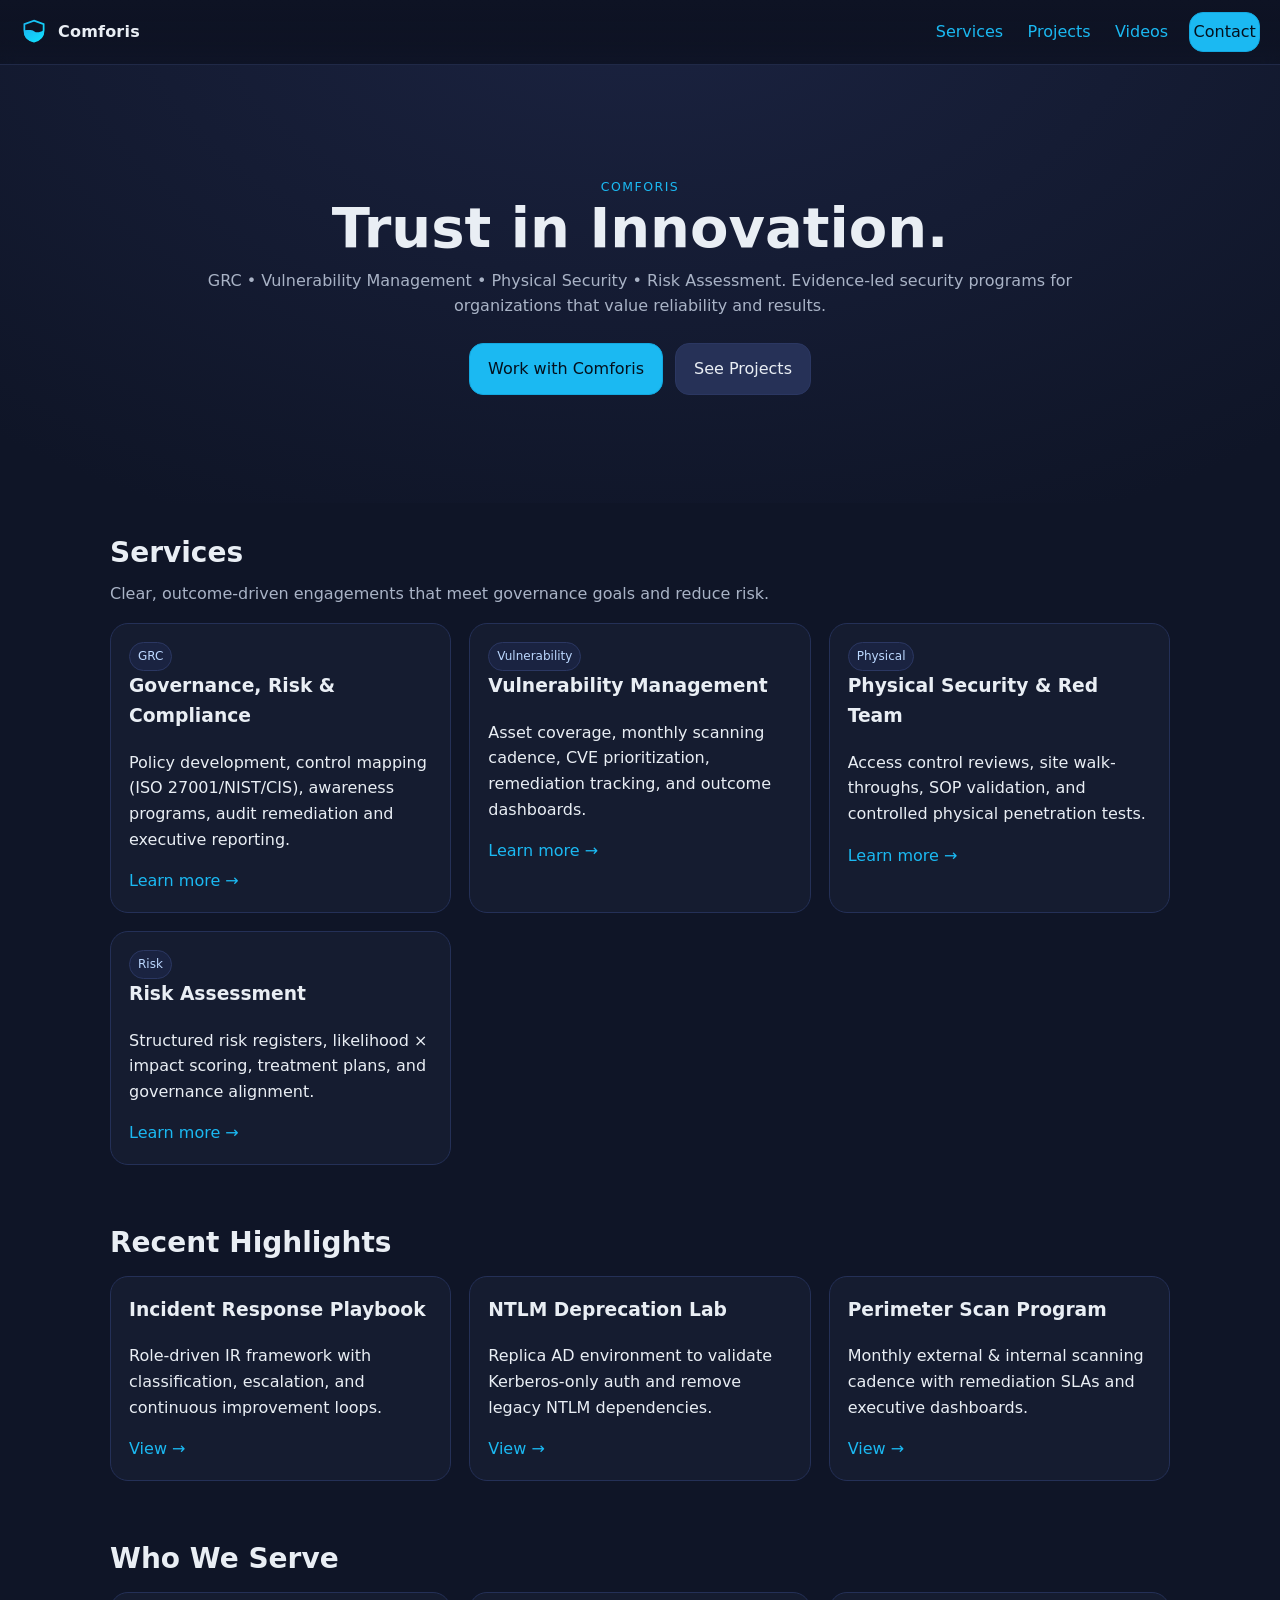
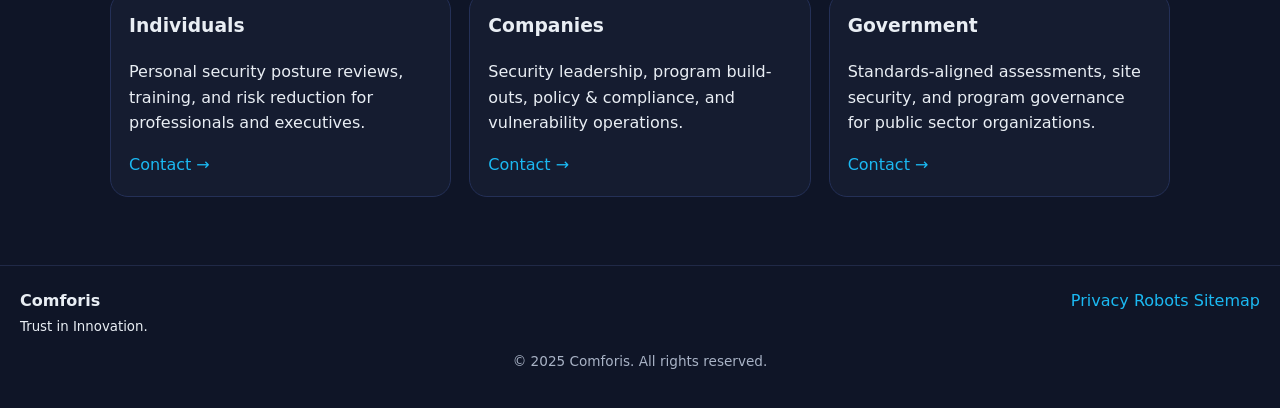
==== index.html @ a93034c0 "inital commit: comforis-site" ====
<!doctype html>
<html lang="en">
<head>
  <meta charset="utf-8">
  <meta name="viewport" content="width=device-width, initial-scale=1">
  <title>Home • Comforis</title>
  <meta name="description" content="Comforis — Trust in Innovation. Security, GRC, Vulnerability Management, Physical Security, Risk Assessment.">
  <link rel="icon" href="/assets/img/favicon.svg" type="image/svg+xml">
  <link rel="stylesheet" href="/assets/css/styles.css">
  <!-- Open Graph -->
  <meta property="og:title" content="Home • Comforis">
  <meta property="og:description" content="Comforis — Trust in Innovation. Security, GRC, Vulnerability Management, Physical Security, Risk Assessment.">
  <meta property="og:type" content="website">
  <meta property="og:image" content="/assets/img/og.png">
  <meta property="og:site_name" content="Comforis">
  <script type="application/ld+json">
  {"@context": "https://schema.org", "@type": "Organization", "name": "Comforis", "url": "https://comforis.com", "logo": "https://comforis.com/assets/img/logo.svg", "sameAs": ["https://www.linkedin.com/"], "description": "Comforis \u2014 Trust in Innovation. Security, GRC, Vulnerability Management, Physical Security, Risk Assessment."}
  </script>
</head>
<body>
<header class="site-header">
  <a class="brand" href="/">
    <img src="/assets/img/logo.svg" alt="Comforis logo" width="28" height="28">
    <span>Comforis</span>
  </a>
  <nav id="nav" class="nav">
    <a href="/#services">Services</a>
    <a href="/projects.html">Projects</a>
    <a href="/videos.html">Videos</a>
    <a href="/contact.html" class="btn btn-accent">Contact</a>
  </nav>
  <button class="menu-btn" aria-label="Menu" onclick="toggleNav()">☰</button>
</header>
<main>
<section class="hero">
  <div class="container">
    <span class="kicker">Comforis</span>
    <h1>Trust in Innovation.</h1>
    <p class="sub">GRC • Vulnerability Management • Physical Security • Risk Assessment. Evidence-led security programs for organizations that value reliability and results.</p>
    <div style="display:flex;gap:12px;justify-content:center;flex-wrap:wrap">
      <a class="btn btn-accent" href="/contact.html">Work with Comforis</a>
      <a class="btn" href="/projects.html">See Projects</a>
    </div>
  </div>
</section>

<section id="services" class="container">
  <h2 class="section-title">Services</h2>
  <p style="margin-top:-4px;color:var(--muted)">Clear, outcome-driven engagements that meet governance goals and reduce risk.</p>
  <div class="grid cards">
    <article class="card">
      <span class="badge">GRC</span>
      <h3>Governance, Risk & Compliance</h3>
      <p>Policy development, control mapping (ISO 27001/NIST/CIS), awareness programs, audit remediation and executive reporting.</p>
      <a href="/grc.html">Learn more →</a>
    </article>
    <article class="card">
      <span class="badge">Vulnerability</span>
      <h3>Vulnerability Management</h3>
      <p>Asset coverage, monthly scanning cadence, CVE prioritization, remediation tracking, and outcome dashboards.</p>
      <a href="/vulnerability.html">Learn more →</a>
    </article>
    <article class="card">
      <span class="badge">Physical</span>
      <h3>Physical Security & Red Team</h3>
      <p>Access control reviews, site walk-throughs, SOP validation, and controlled physical penetration tests.</p>
      <a href="/physical-security.html">Learn more →</a>
    </article>
    <article class="card">
      <span class="badge">Risk</span>
      <h3>Risk Assessment</h3>
      <p>Structured risk registers, likelihood × impact scoring, treatment plans, and governance alignment.</p>
      <a href="/risk-assessment.html">Learn more →</a>
    </article>
  </div>
</section>

<section class="container">
  <h2 class="section-title">Recent Highlights</h2>
  <div class="grid cards">
    <article class="card">
      <h3>Incident Response Playbook</h3>
      <p>Role-driven IR framework with classification, escalation, and continuous improvement loops.</p>
      <a href="/projects.html#ir">View →</a>
    </article>
    <article class="card">
      <h3>NTLM Deprecation Lab</h3>
      <p>Replica AD environment to validate Kerberos-only auth and remove legacy NTLM dependencies.</p>
      <a href="/projects.html#ntlm">View →</a>
    </article>
    <article class="card">
      <h3>Perimeter Scan Program</h3>
      <p>Monthly external & internal scanning cadence with remediation SLAs and executive dashboards.</p>
      <a href="/projects.html#vuln">View →</a>
    </article>
  </div>
</section>

<section class="container">
  <h2 class="section-title">Who We Serve</h2>
  <div class="grid cards">
    <article class="card">
      <h3>Individuals</h3>
      <p>Personal security posture reviews, training, and risk reduction for professionals and executives.</p>
      <a href="/contact.html#personal">Contact →</a>
    </article>
    <article class="card">
      <h3>Companies</h3>
      <p>Security leadership, program build-outs, policy & compliance, and vulnerability operations.</p>
      <a href="/contact.html#company">Contact →</a>
    </article>
    <article class="card">
      <h3>Government</h3>
      <p>Standards-aligned assessments, site security, and program governance for public sector organizations.</p>
      <a href="/contact.html#government">Contact →</a>
    </article>
  </div>
</section>
</main>
<footer class="site-footer">
  <div class="cols">
    <div>
      <strong>Comforis</strong><br>
      <small>Trust in Innovation.</small>
    </div>
    <div>
      <a href="/privacy.html">Privacy</a>
      <a href="/robots.txt">Robots</a>
      <a href="/sitemap.xml">Sitemap</a>
    </div>
  </div>
  <p class="copyright">© 2025 Comforis. All rights reserved.</p>
</footer>
<script src="/assets/js/main.js"></script>
</body>
</html>
---- assets/css/styles.css ----
:root{
  --bg: #0F1527;
  --primary: #1C2237;
  --accent: #1BB9F2;
  --text: #E9EEF4;
  --muted: #A9B3C6;
  --card: #151C30;
}
*{box-sizing:border-box}
html,body{margin:0;padding:0;background:var(--bg);color:var(--text);font-family:Inter,system-ui,Segoe UI,Roboto,Helvetica,Arial,sans-serif;line-height:1.6}
a{color:var(--accent);text-decoration:none}
a:hover{text-decoration:underline}
.site-header{position:sticky;top:0;z-index:10;background:linear-gradient(180deg, #0e1324, #0e1324e6 70%, transparent);backdrop-filter: blur(8px);border-bottom:1px solid #202947;display:flex;align-items:center;justify-content:space-between;padding:12px 20px}
.brand{display:flex;gap:10px;align-items:center;color:var(--text);font-weight:700;letter-spacing:.2px}
.nav{display:flex;gap:18px;align-items:center}
.nav a{padding:.4rem .2rem}
.menu-btn{display:none;background:none;border:1px solid #2a355a;border-radius:8px;color:var(--text);padding:6px 10px}
.hero{padding:80px 20px;display:grid;place-items:center;text-align:center;background:radial-gradient(1000px 600px at 50% -20%, #1b2341, transparent)}
.hero h1{font-size:clamp(32px,6vw,56px);line-height:1.05;margin:0 0 10px}
.hero p.sub{max-width:900px;margin:0 auto 24px;color:var(--muted)}
.btn{display:inline-block;padding:12px 18px;border-radius:14px;background:#263157;color:var(--text);border:1px solid #2b3762;transition:transform .06s ease, background .2s}
.btn:hover{transform:translateY(-1px);background:#313e6d}
.btn-accent{background:var(--accent);color:#04101d;border:1px solid #13a8e0}
.container{max-width:1100px;margin:0 auto;padding:28px 20px}
.section-title{font-size:28px;margin:0 0 10px}
.grid{display:grid;gap:18px}
.grid.cards{grid-template-columns:repeat(auto-fit,minmax(260px,1fr))}
.card{background:var(--card);border:1px solid #243057;border-radius:18px;padding:18px}
.card h3{margin-top:0}
.kicker{color:var(--accent);letter-spacing:.12em;text-transform:uppercase;font-size:.78rem}
.site-footer{border-top:1px solid #202947;margin-top:40px;padding:22px 20px}
.site-footer .cols{display:flex;gap:30px;justify-content:space-between;align-items:flex-start;flex-wrap:wrap}
.copyright{color:var(--muted);font-size:.85rem;text-align:center;margin-top:12px}
@media (max-width:800px){
  .menu-btn{display:block}
  .nav{display:none;position:absolute;top:56px;right:20px;background:#121a31;border:1px solid #223056;border-radius:12px;padding:10px 12px;flex-direction:column}
  .nav.open{display:flex}
}
.form{display:grid;gap:12px;max-width:680px}
input,textarea,select{width:100%;border-radius:12px;border:1px solid #2a355a;background:#0f1527;color:var(--text);padding:12px}
label{font-weight:600}
.success{background:#0d2a1f;border:1px solid #156e4b;color:#a1f0c4;padding:10px 14px;border-radius:12px}
.badge{display:inline-block;padding:4px 8px;border-radius:999px;border:1px solid #2b3762;background:#1a2341;color:#bcd8ff;font-size:.75rem}
.logo-wall{display:flex;gap:18px;flex-wrap:wrap;align-items:center;opacity:.85}
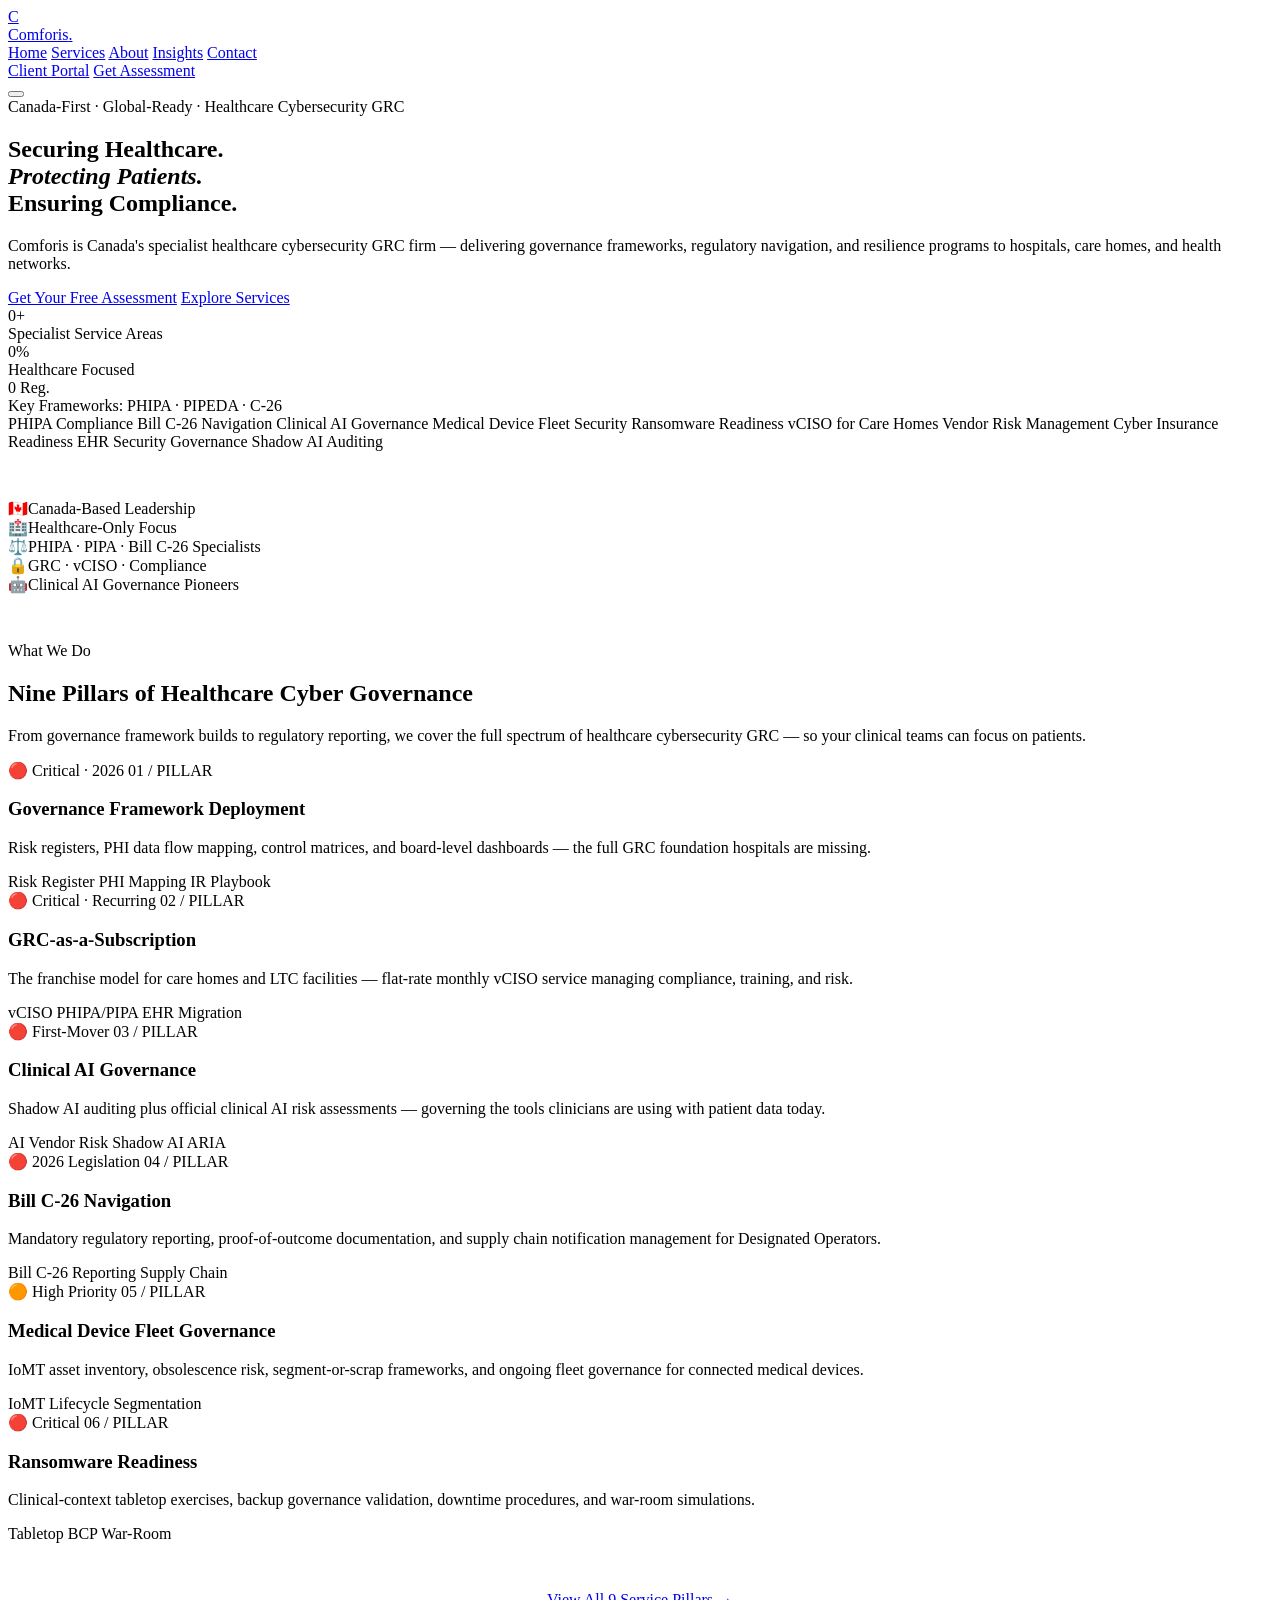
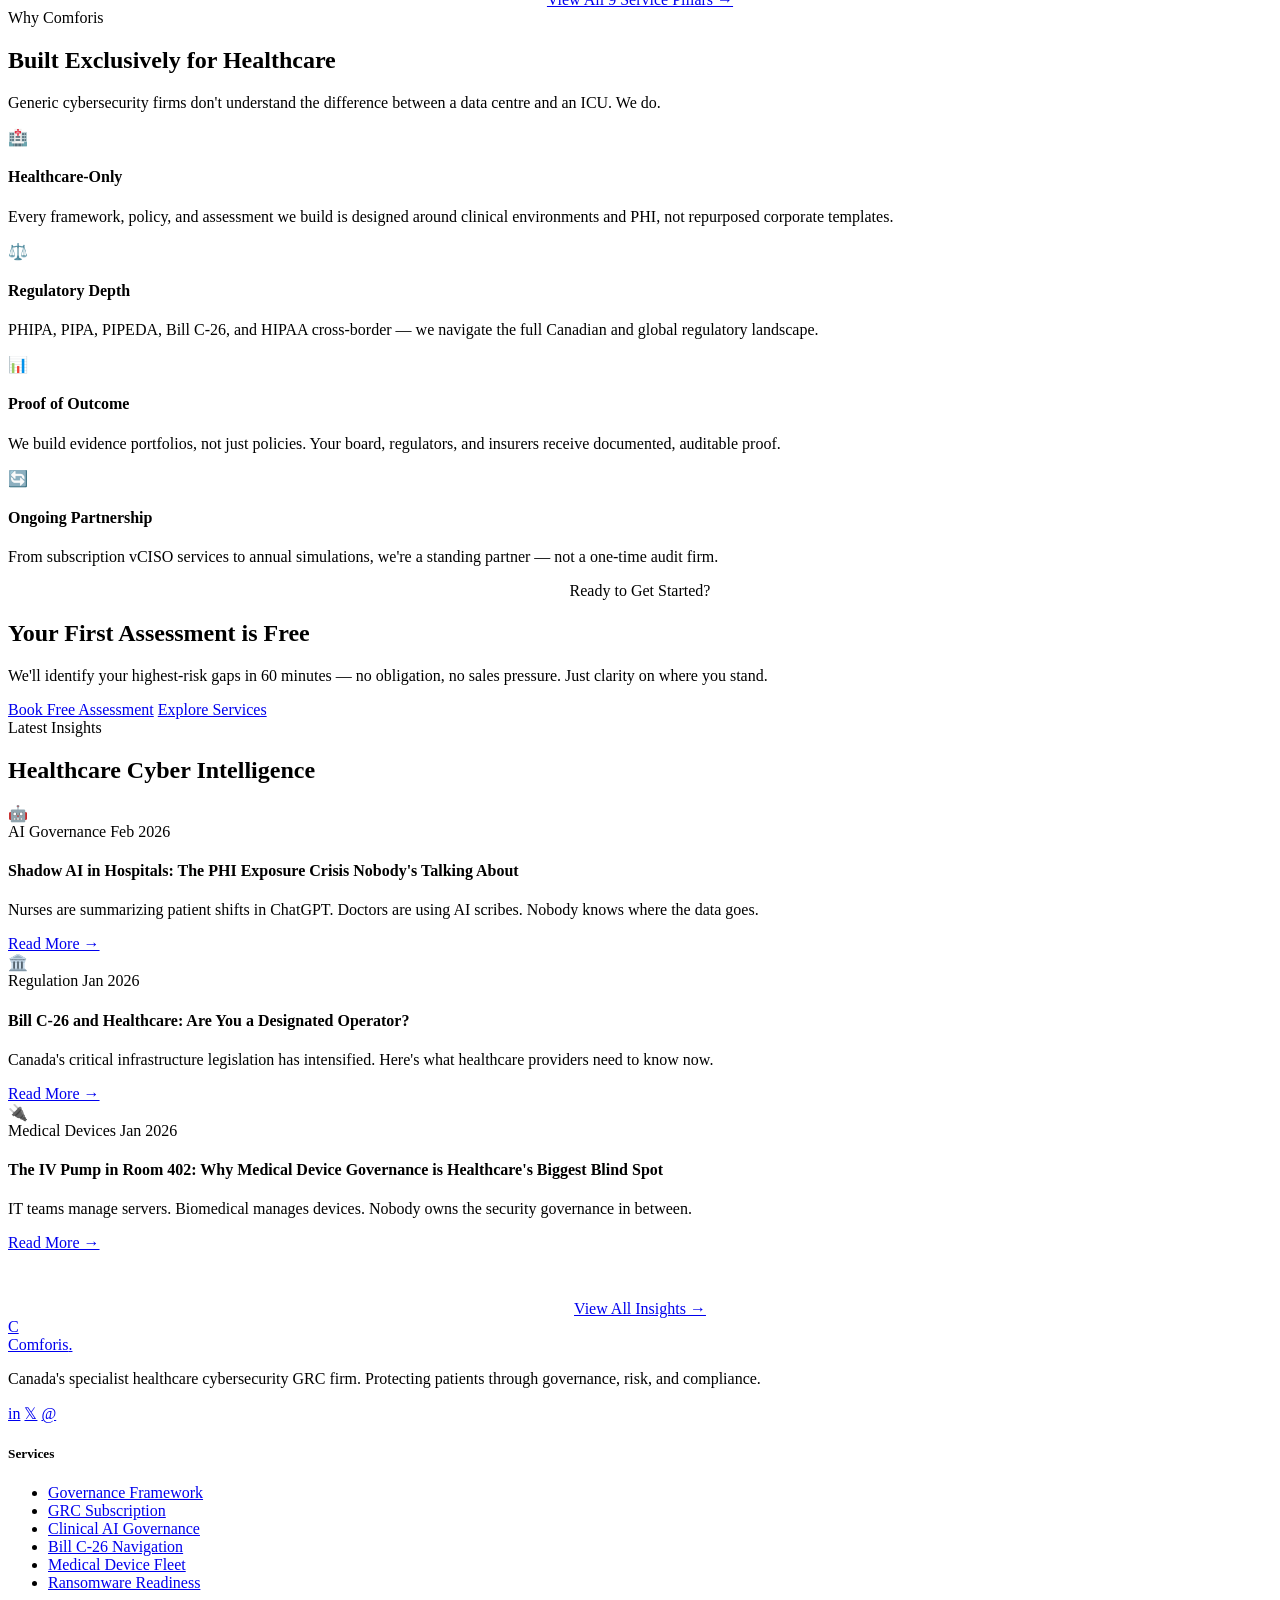
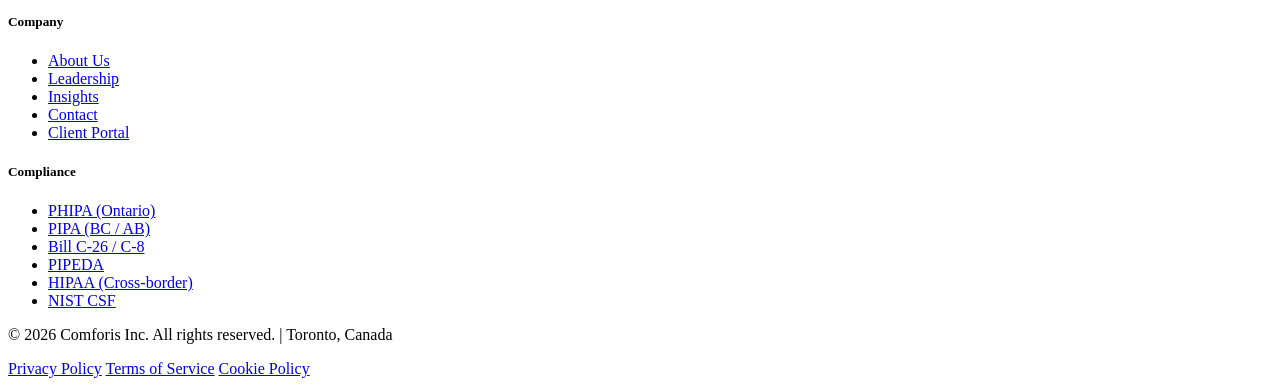
==== commit 678afcd8: "Add files via upload" ====
--- a/index.html
+++ b/index.html
@@ -1,136 +1,341 @@
-<!doctype html>
+<!DOCTYPE html>
 <html lang="en">
 <head>
-  <meta charset="utf-8">
-  <meta name="viewport" content="width=device-width, initial-scale=1">
-  <title>Home • Comforis</title>
-  <meta name="description" content="Comforis — Trust in Innovation. Security, GRC, Vulnerability Management, Physical Security, Risk Assessment.">
-  <link rel="icon" href="/assets/img/favicon.svg" type="image/svg+xml">
-  <link rel="stylesheet" href="/assets/css/styles.css">
-  <!-- Open Graph -->
-  <meta property="og:title" content="Home • Comforis">
-  <meta property="og:description" content="Comforis — Trust in Innovation. Security, GRC, Vulnerability Management, Physical Security, Risk Assessment.">
-  <meta property="og:type" content="website">
-  <meta property="og:image" content="/assets/img/og.png">
-  <meta property="og:site_name" content="Comforis">
-  <script type="application/ld+json">
-  {"@context": "https://schema.org", "@type": "Organization", "name": "Comforis", "url": "https://comforis.com", "logo": "https://comforis.com/assets/img/logo.svg", "sameAs": ["https://www.linkedin.com/"], "description": "Comforis \u2014 Trust in Innovation. Security, GRC, Vulnerability Management, Physical Security, Risk Assessment."}
-  </script>
+  <meta charset="UTF-8">
+  <meta name="viewport" content="width=device-width, initial-scale=1.0">
+  <title>Comforis — Healthcare Cybersecurity GRC</title>
+  <meta name="description" content="Canada's leading healthcare cybersecurity GRC firm. Protecting hospitals, care homes, and health networks through governance, risk, and compliance.">
+  <link rel="stylesheet" href="css/style.css">
+  <link rel="icon" href="data:image/svg+xml,<svg xmlns='http://www.w3.org/2000/svg' viewBox='0 0 100 100'><text y='.9em' font-size='90'>🛡</text></svg>">
 </head>
 <body>
-<header class="site-header">
-  <a class="brand" href="/">
-    <img src="/assets/img/logo.svg" alt="Comforis logo" width="28" height="28">
-    <span>Comforis</span>
-  </a>
-  <nav id="nav" class="nav">
-    <a href="/#services">Services</a>
-    <a href="/projects.html">Projects</a>
-    <a href="/videos.html">Videos</a>
-    <a href="/contact.html" class="btn btn-accent">Contact</a>
-  </nav>
-  <button class="menu-btn" aria-label="Menu" onclick="toggleNav()">☰</button>
-</header>
-<main>
+
+<!-- NAV -->
+<nav class="nav" id="mainNav">
+  <div class="nav-inner">
+    <a href="index.html" class="nav-logo">
+      <div class="nav-logo-mark">C</div>
+      <span class="nav-logo-text">Comforis<span>.</span></span>
+    </a>
+    <div class="nav-links">
+      <a href="index.html" class="active">Home</a>
+      <a href="services.html">Services</a>
+      <a href="about.html">About</a>
+      <a href="blog.html">Insights</a>
+      <a href="contact.html">Contact</a>
+    </div>
+    <div class="nav-cta">
+      <a href="portal.html" class="btn btn-ghost">Client Portal</a>
+      <a href="contact.html" class="btn btn-primary">Get Assessment</a>
+    </div>
+    <button class="nav-toggle" aria-label="Menu"><span></span><span></span><span></span></button>
+  </div>
+</nav>
+
+<!-- HERO -->
 <section class="hero">
-  <div class="container">
-    <span class="kicker">Comforis</span>
-    <h1>Trust in Innovation.</h1>
-    <p class="sub">GRC • Vulnerability Management • Physical Security • Risk Assessment. Evidence-led security programs for organizations that value reliability and results.</p>
-    <div style="display:flex;gap:12px;justify-content:center;flex-wrap:wrap">
-      <a class="btn btn-accent" href="/contact.html">Work with Comforis</a>
-      <a class="btn" href="/projects.html">See Projects</a>
-    </div>
-  </div>
-</section>
-
-<section id="services" class="container">
-  <h2 class="section-title">Services</h2>
-  <p style="margin-top:-4px;color:var(--muted)">Clear, outcome-driven engagements that meet governance goals and reduce risk.</p>
-  <div class="grid cards">
-    <article class="card">
-      <span class="badge">GRC</span>
-      <h3>Governance, Risk & Compliance</h3>
-      <p>Policy development, control mapping (ISO 27001/NIST/CIS), awareness programs, audit remediation and executive reporting.</p>
-      <a href="/grc.html">Learn more →</a>
-    </article>
-    <article class="card">
-      <span class="badge">Vulnerability</span>
-      <h3>Vulnerability Management</h3>
-      <p>Asset coverage, monthly scanning cadence, CVE prioritization, remediation tracking, and outcome dashboards.</p>
-      <a href="/vulnerability.html">Learn more →</a>
-    </article>
-    <article class="card">
-      <span class="badge">Physical</span>
-      <h3>Physical Security & Red Team</h3>
-      <p>Access control reviews, site walk-throughs, SOP validation, and controlled physical penetration tests.</p>
-      <a href="/physical-security.html">Learn more →</a>
-    </article>
-    <article class="card">
-      <span class="badge">Risk</span>
-      <h3>Risk Assessment</h3>
-      <p>Structured risk registers, likelihood × impact scoring, treatment plans, and governance alignment.</p>
-      <a href="/risk-assessment.html">Learn more →</a>
-    </article>
-  </div>
-</section>
-
-<section class="container">
-  <h2 class="section-title">Recent Highlights</h2>
-  <div class="grid cards">
-    <article class="card">
-      <h3>Incident Response Playbook</h3>
-      <p>Role-driven IR framework with classification, escalation, and continuous improvement loops.</p>
-      <a href="/projects.html#ir">View →</a>
-    </article>
-    <article class="card">
-      <h3>NTLM Deprecation Lab</h3>
-      <p>Replica AD environment to validate Kerberos-only auth and remove legacy NTLM dependencies.</p>
-      <a href="/projects.html#ntlm">View →</a>
-    </article>
-    <article class="card">
-      <h3>Perimeter Scan Program</h3>
-      <p>Monthly external & internal scanning cadence with remediation SLAs and executive dashboards.</p>
-      <a href="/projects.html#vuln">View →</a>
-    </article>
-  </div>
-</section>
-
-<section class="container">
-  <h2 class="section-title">Who We Serve</h2>
-  <div class="grid cards">
-    <article class="card">
-      <h3>Individuals</h3>
-      <p>Personal security posture reviews, training, and risk reduction for professionals and executives.</p>
-      <a href="/contact.html#personal">Contact →</a>
-    </article>
-    <article class="card">
-      <h3>Companies</h3>
-      <p>Security leadership, program build-outs, policy & compliance, and vulnerability operations.</p>
-      <a href="/contact.html#company">Contact →</a>
-    </article>
-    <article class="card">
-      <h3>Government</h3>
-      <p>Standards-aligned assessments, site security, and program governance for public sector organizations.</p>
-      <a href="/contact.html#government">Contact →</a>
-    </article>
-  </div>
-</section>
-</main>
-<footer class="site-footer">
-  <div class="cols">
-    <div>
-      <strong>Comforis</strong><br>
-      <small>Trust in Innovation.</small>
-    </div>
-    <div>
-      <a href="/privacy.html">Privacy</a>
-      <a href="/robots.txt">Robots</a>
-      <a href="/sitemap.xml">Sitemap</a>
-    </div>
-  </div>
-  <p class="copyright">© 2025 Comforis. All rights reserved.</p>
+  <div class="hero-bg"></div>
+  <div class="hero-grid"></div>
+  <div class="container">
+    <div class="hero-content">
+      <div class="hero-badge">
+        Canada-First · Global-Ready · Healthcare Cybersecurity GRC
+      </div>
+      <h1>Securing Healthcare.<br><em>Protecting Patients.</em><br>Ensuring Compliance.</h1>
+      <p class="lead">Comforis is Canada's specialist healthcare cybersecurity GRC firm — delivering governance frameworks, regulatory navigation, and resilience programs to hospitals, care homes, and health networks.</p>
+      <div class="hero-actions">
+        <a href="contact.html" class="btn btn-primary btn-lg">Get Your Free Assessment</a>
+        <a href="services.html" class="btn btn-outline btn-lg">Explore Services</a>
+      </div>
+      <div class="hero-stats">
+        <div class="hero-stat">
+          <div class="hero-stat-num" data-count="9" data-suffix="+">0+</div>
+          <div class="hero-stat-label">Specialist Service Areas</div>
+        </div>
+        <div class="hero-stat">
+          <div class="hero-stat-num" data-count="100" data-suffix="%">0%</div>
+          <div class="hero-stat-label">Healthcare Focused</div>
+        </div>
+        <div class="hero-stat">
+          <div class="hero-stat-num" data-count="3" data-suffix=" Reg.">0 Reg.</div>
+          <div class="hero-stat-label">Key Frameworks: PHIPA · PIPEDA · C-26</div>
+        </div>
+      </div>
+    </div>
+  </div>
+</section>
+
+<!-- MARQUEE -->
+<div class="marquee-section">
+  <div class="marquee-track">
+    <span class="marquee-item"><span class="marquee-dot"></span>PHIPA Compliance</span>
+    <span class="marquee-item"><span class="marquee-dot"></span>Bill C-26 Navigation</span>
+    <span class="marquee-item"><span class="marquee-dot"></span>Clinical AI Governance</span>
+    <span class="marquee-item"><span class="marquee-dot"></span>Medical Device Fleet Security</span>
+    <span class="marquee-item"><span class="marquee-dot"></span>Ransomware Readiness</span>
+    <span class="marquee-item"><span class="marquee-dot"></span>vCISO for Care Homes</span>
+    <span class="marquee-item"><span class="marquee-dot"></span>Vendor Risk Management</span>
+    <span class="marquee-item"><span class="marquee-dot"></span>Cyber Insurance Readiness</span>
+    <span class="marquee-item"><span class="marquee-dot"></span>EHR Security Governance</span>
+    <span class="marquee-item"><span class="marquee-dot"></span>Shadow AI Auditing</span>
+  </div>
+</div>
+
+<!-- TRUST BAR -->
+<section style="padding: 3rem 0; background: var(--navy-mid);">
+  <div class="container">
+    <div class="trust-bar">
+      <div class="trust-item"><span class="trust-icon">🇨🇦</span>Canada-Based Leadership</div>
+      <div class="trust-item"><span class="trust-icon">🏥</span>Healthcare-Only Focus</div>
+      <div class="trust-item"><span class="trust-icon">⚖️</span>PHIPA · PIPA · Bill C-26 Specialists</div>
+      <div class="trust-item"><span class="trust-icon">🔒</span>GRC · vCISO · Compliance</div>
+      <div class="trust-item"><span class="trust-icon">🤖</span>Clinical AI Governance Pioneers</div>
+    </div>
+  </div>
+</section>
+
+<!-- SERVICES OVERVIEW -->
+<section>
+  <div class="container">
+    <div class="section-header fade-up">
+      <span class="section-label">What We Do</span>
+      <h2>Nine Pillars of Healthcare Cyber Governance</h2>
+      <div class="divider"></div>
+      <p>From governance framework builds to regulatory reporting, we cover the full spectrum of healthcare cybersecurity GRC — so your clinical teams can focus on patients.</p>
+    </div>
+    <div class="grid-3">
+      <div class="service-card fade-up delay-1">
+        <span class="urgency-badge urgency-critical">🔴 Critical · 2026</span>
+        <span class="service-num">01 / PILLAR</span>
+        <h3>Governance Framework Deployment</h3>
+        <p>Risk registers, PHI data flow mapping, control matrices, and board-level dashboards — the full GRC foundation hospitals are missing.</p>
+        <div class="service-tags">
+          <span class="tag">Risk Register</span>
+          <span class="tag">PHI Mapping</span>
+          <span class="tag">IR Playbook</span>
+        </div>
+      </div>
+      <div class="service-card fade-up delay-2">
+        <span class="urgency-badge urgency-critical">🔴 Critical · Recurring</span>
+        <span class="service-num">02 / PILLAR</span>
+        <h3>GRC-as-a-Subscription</h3>
+        <p>The franchise model for care homes and LTC facilities — flat-rate monthly vCISO service managing compliance, training, and risk.</p>
+        <div class="service-tags">
+          <span class="tag">vCISO</span>
+          <span class="tag">PHIPA/PIPA</span>
+          <span class="tag">EHR Migration</span>
+        </div>
+      </div>
+      <div class="service-card fade-up delay-3">
+        <span class="urgency-badge urgency-critical">🔴 First-Mover</span>
+        <span class="service-num">03 / PILLAR</span>
+        <h3>Clinical AI Governance</h3>
+        <p>Shadow AI auditing plus official clinical AI risk assessments — governing the tools clinicians are using with patient data today.</p>
+        <div class="service-tags">
+          <span class="tag">AI Vendor Risk</span>
+          <span class="tag">Shadow AI</span>
+          <span class="tag">ARIA</span>
+        </div>
+      </div>
+      <div class="service-card fade-up delay-1">
+        <span class="urgency-badge urgency-critical">🔴 2026 Legislation</span>
+        <span class="service-num">04 / PILLAR</span>
+        <h3>Bill C-26 Navigation</h3>
+        <p>Mandatory regulatory reporting, proof-of-outcome documentation, and supply chain notification management for Designated Operators.</p>
+        <div class="service-tags">
+          <span class="tag">Bill C-26</span>
+          <span class="tag">Reporting</span>
+          <span class="tag">Supply Chain</span>
+        </div>
+      </div>
+      <div class="service-card fade-up delay-2">
+        <span class="urgency-badge urgency-high">🟠 High Priority</span>
+        <span class="service-num">05 / PILLAR</span>
+        <h3>Medical Device Fleet Governance</h3>
+        <p>IoMT asset inventory, obsolescence risk, segment-or-scrap frameworks, and ongoing fleet governance for connected medical devices.</p>
+        <div class="service-tags">
+          <span class="tag">IoMT</span>
+          <span class="tag">Lifecycle</span>
+          <span class="tag">Segmentation</span>
+        </div>
+      </div>
+      <div class="service-card fade-up delay-3">
+        <span class="urgency-badge urgency-critical">🔴 Critical</span>
+        <span class="service-num">06 / PILLAR</span>
+        <h3>Ransomware Readiness</h3>
+        <p>Clinical-context tabletop exercises, backup governance validation, downtime procedures, and war-room simulations.</p>
+        <div class="service-tags">
+          <span class="tag">Tabletop</span>
+          <span class="tag">BCP</span>
+          <span class="tag">War-Room</span>
+        </div>
+      </div>
+    </div>
+    <div style="text-align: center; margin-top: 3rem;">
+      <a href="services.html" class="btn btn-outline btn-lg">View All 9 Service Pillars →</a>
+    </div>
+  </div>
+</section>
+
+<!-- WHY COMFORIS -->
+<section class="bg-alt">
+  <div class="container">
+    <div class="section-header fade-up">
+      <span class="section-label">Why Comforis</span>
+      <h2>Built Exclusively for Healthcare</h2>
+      <div class="divider"></div>
+      <p>Generic cybersecurity firms don't understand the difference between a data centre and an ICU. We do.</p>
+    </div>
+    <div class="grid-4">
+      <div class="card fade-up delay-1">
+        <div class="card-icon">🏥</div>
+        <h4>Healthcare-Only</h4>
+        <p>Every framework, policy, and assessment we build is designed around clinical environments and PHI, not repurposed corporate templates.</p>
+      </div>
+      <div class="card fade-up delay-2">
+        <div class="card-icon">⚖️</div>
+        <h4>Regulatory Depth</h4>
+        <p>PHIPA, PIPA, PIPEDA, Bill C-26, and HIPAA cross-border — we navigate the full Canadian and global regulatory landscape.</p>
+      </div>
+      <div class="card fade-up delay-3">
+        <div class="card-icon">📊</div>
+        <h4>Proof of Outcome</h4>
+        <p>We build evidence portfolios, not just policies. Your board, regulators, and insurers receive documented, auditable proof.</p>
+      </div>
+      <div class="card fade-up delay-4">
+        <div class="card-icon">🔄</div>
+        <h4>Ongoing Partnership</h4>
+        <p>From subscription vCISO services to annual simulations, we're a standing partner — not a one-time audit firm.</p>
+      </div>
+    </div>
+  </div>
+</section>
+
+<!-- CTA -->
+<section class="cta-section">
+  <div class="container">
+    <span class="section-label" style="display:block; text-align:center; margin-bottom:1rem;">Ready to Get Started?</span>
+    <h2>Your First Assessment is Free</h2>
+    <p>We'll identify your highest-risk gaps in 60 minutes — no obligation, no sales pressure. Just clarity on where you stand.</p>
+    <div class="cta-actions">
+      <a href="contact.html" class="btn btn-primary btn-lg">Book Free Assessment</a>
+      <a href="services.html" class="btn btn-outline btn-lg">Explore Services</a>
+    </div>
+  </div>
+</section>
+
+<!-- BLOG PREVIEW -->
+<section>
+  <div class="container">
+    <div class="section-header fade-up">
+      <span class="section-label">Latest Insights</span>
+      <h2>Healthcare Cyber Intelligence</h2>
+      <div class="divider"></div>
+    </div>
+    <div class="grid-3">
+      <div class="blog-card fade-up delay-1">
+        <div class="blog-img">🤖</div>
+        <div class="blog-body">
+          <div class="blog-meta">
+            <span class="blog-cat">AI Governance</span>
+            <span class="blog-date">Feb 2026</span>
+          </div>
+          <h4>Shadow AI in Hospitals: The PHI Exposure Crisis Nobody's Talking About</h4>
+          <p>Nurses are summarizing patient shifts in ChatGPT. Doctors are using AI scribes. Nobody knows where the data goes.</p>
+          <a href="blog.html" class="read-more">Read More →</a>
+        </div>
+      </div>
+      <div class="blog-card fade-up delay-2">
+        <div class="blog-img">🏛️</div>
+        <div class="blog-body">
+          <div class="blog-meta">
+            <span class="blog-cat">Regulation</span>
+            <span class="blog-date">Jan 2026</span>
+          </div>
+          <h4>Bill C-26 and Healthcare: Are You a Designated Operator?</h4>
+          <p>Canada's critical infrastructure legislation has intensified. Here's what healthcare providers need to know now.</p>
+          <a href="blog.html" class="read-more">Read More →</a>
+        </div>
+      </div>
+      <div class="blog-card fade-up delay-3">
+        <div class="blog-img">🔌</div>
+        <div class="blog-body">
+          <div class="blog-meta">
+            <span class="blog-cat">Medical Devices</span>
+            <span class="blog-date">Jan 2026</span>
+          </div>
+          <h4>The IV Pump in Room 402: Why Medical Device Governance is Healthcare's Biggest Blind Spot</h4>
+          <p>IT teams manage servers. Biomedical manages devices. Nobody owns the security governance in between.</p>
+          <a href="blog.html" class="read-more">Read More →</a>
+        </div>
+      </div>
+    </div>
+    <div style="text-align:center; margin-top:3rem;">
+      <a href="blog.html" class="btn btn-outline">View All Insights →</a>
+    </div>
+  </div>
+</section>
+
+<!-- FOOTER -->
+<footer>
+  <div class="container">
+    <div class="footer-top">
+      <div class="footer-brand">
+        <a href="index.html" class="nav-logo">
+          <div class="nav-logo-mark">C</div>
+          <span class="nav-logo-text">Comforis<span>.</span></span>
+        </a>
+        <p>Canada's specialist healthcare cybersecurity GRC firm. Protecting patients through governance, risk, and compliance.</p>
+        <div class="social-links">
+          <a href="#" class="social-link">in</a>
+          <a href="#" class="social-link">𝕏</a>
+          <a href="#" class="social-link">@</a>
+        </div>
+      </div>
+      <div class="footer-col">
+        <h5>Services</h5>
+        <ul>
+          <li><a href="services.html#p1">Governance Framework</a></li>
+          <li><a href="services.html#p2">GRC Subscription</a></li>
+          <li><a href="services.html#p3">Clinical AI Governance</a></li>
+          <li><a href="services.html#p4">Bill C-26 Navigation</a></li>
+          <li><a href="services.html#p5">Medical Device Fleet</a></li>
+          <li><a href="services.html#p6">Ransomware Readiness</a></li>
+        </ul>
+      </div>
+      <div class="footer-col">
+        <h5>Company</h5>
+        <ul>
+          <li><a href="about.html">About Us</a></li>
+          <li><a href="about.html#team">Leadership</a></li>
+          <li><a href="blog.html">Insights</a></li>
+          <li><a href="contact.html">Contact</a></li>
+          <li><a href="portal.html">Client Portal</a></li>
+        </ul>
+      </div>
+      <div class="footer-col">
+        <h5>Compliance</h5>
+        <ul>
+          <li><a href="#">PHIPA (Ontario)</a></li>
+          <li><a href="#">PIPA (BC / AB)</a></li>
+          <li><a href="#">Bill C-26 / C-8</a></li>
+          <li><a href="#">PIPEDA</a></li>
+          <li><a href="#">HIPAA (Cross-border)</a></li>
+          <li><a href="#">NIST CSF</a></li>
+        </ul>
+      </div>
+    </div>
+    <div class="footer-bottom">
+      <p>© 2026 Comforis Inc. All rights reserved. | Toronto, Canada</p>
+      <div class="footer-bottom-links">
+        <a href="#">Privacy Policy</a>
+        <a href="#">Terms of Service</a>
+        <a href="#">Cookie Policy</a>
+      </div>
+    </div>
+  </div>
 </footer>
-<script src="/assets/js/main.js"></script>
+
+<script src="js/main.js"></script>
 </body>
 </html>
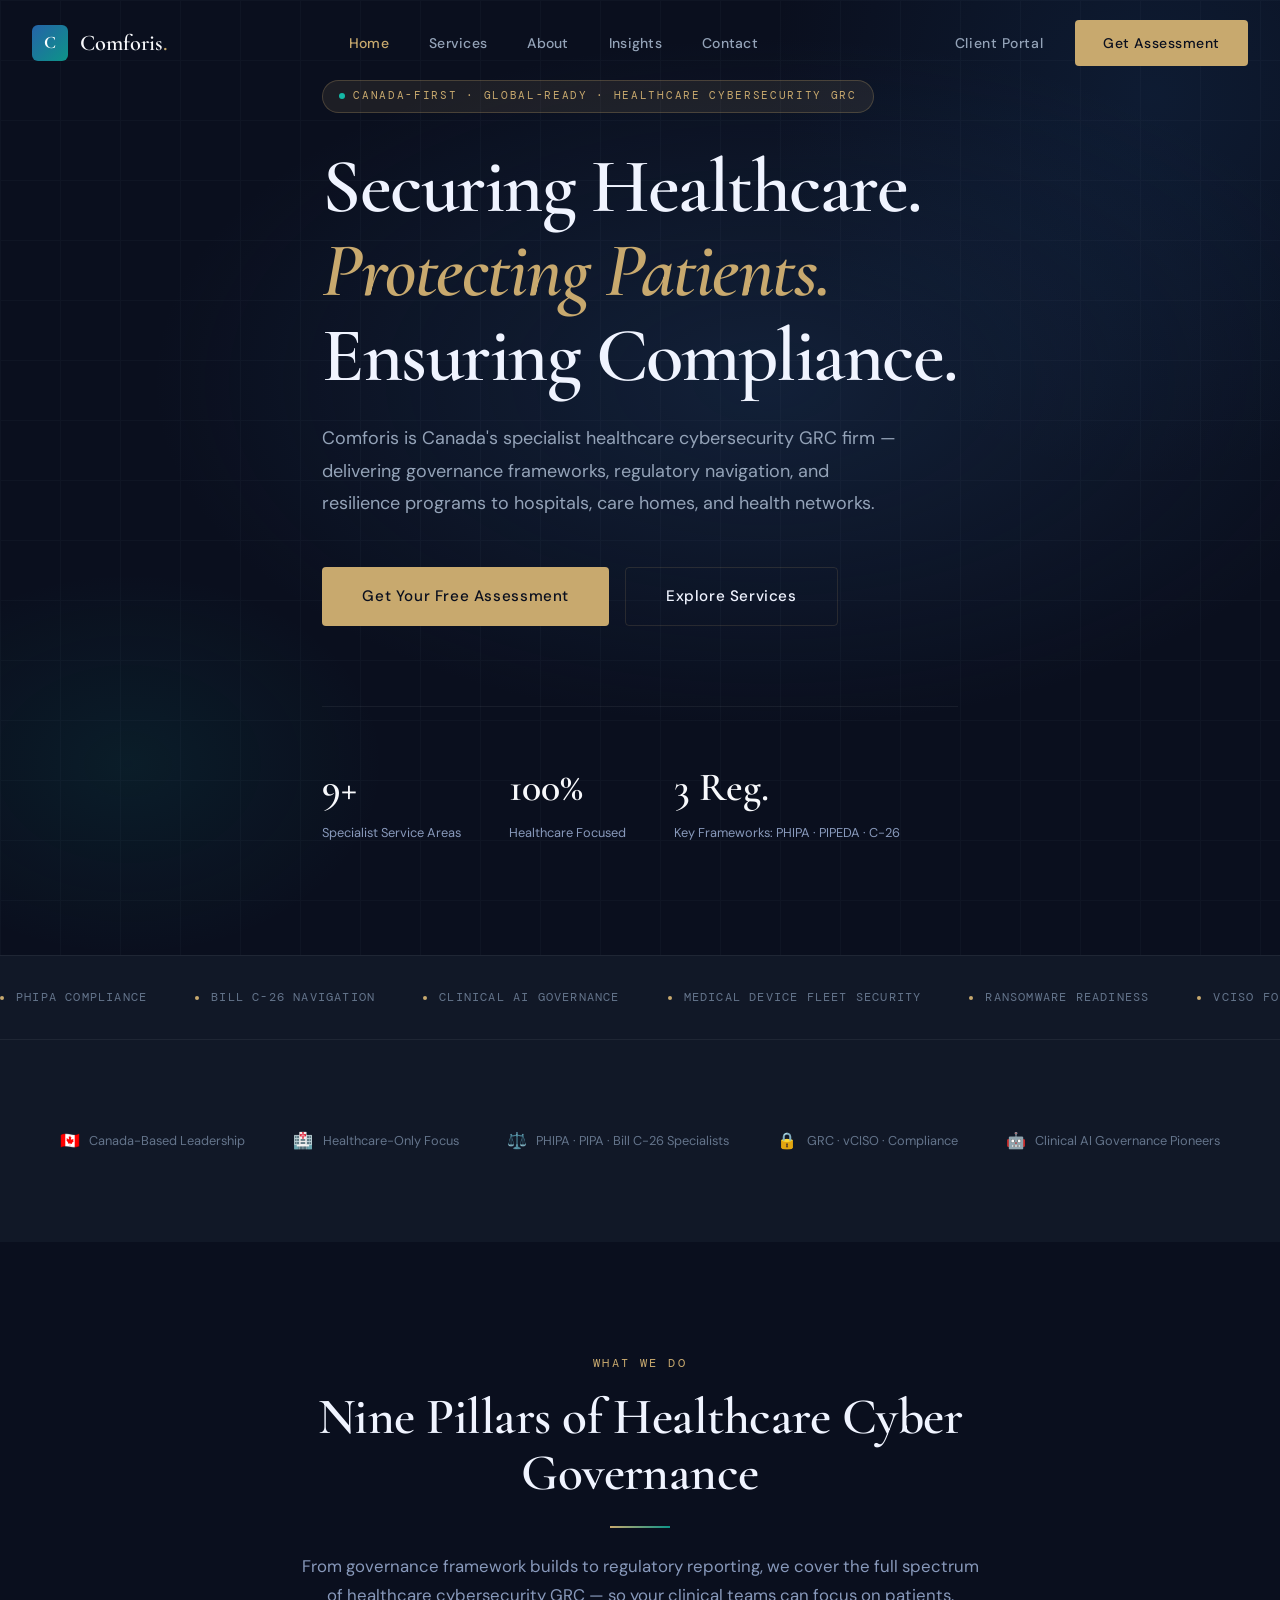
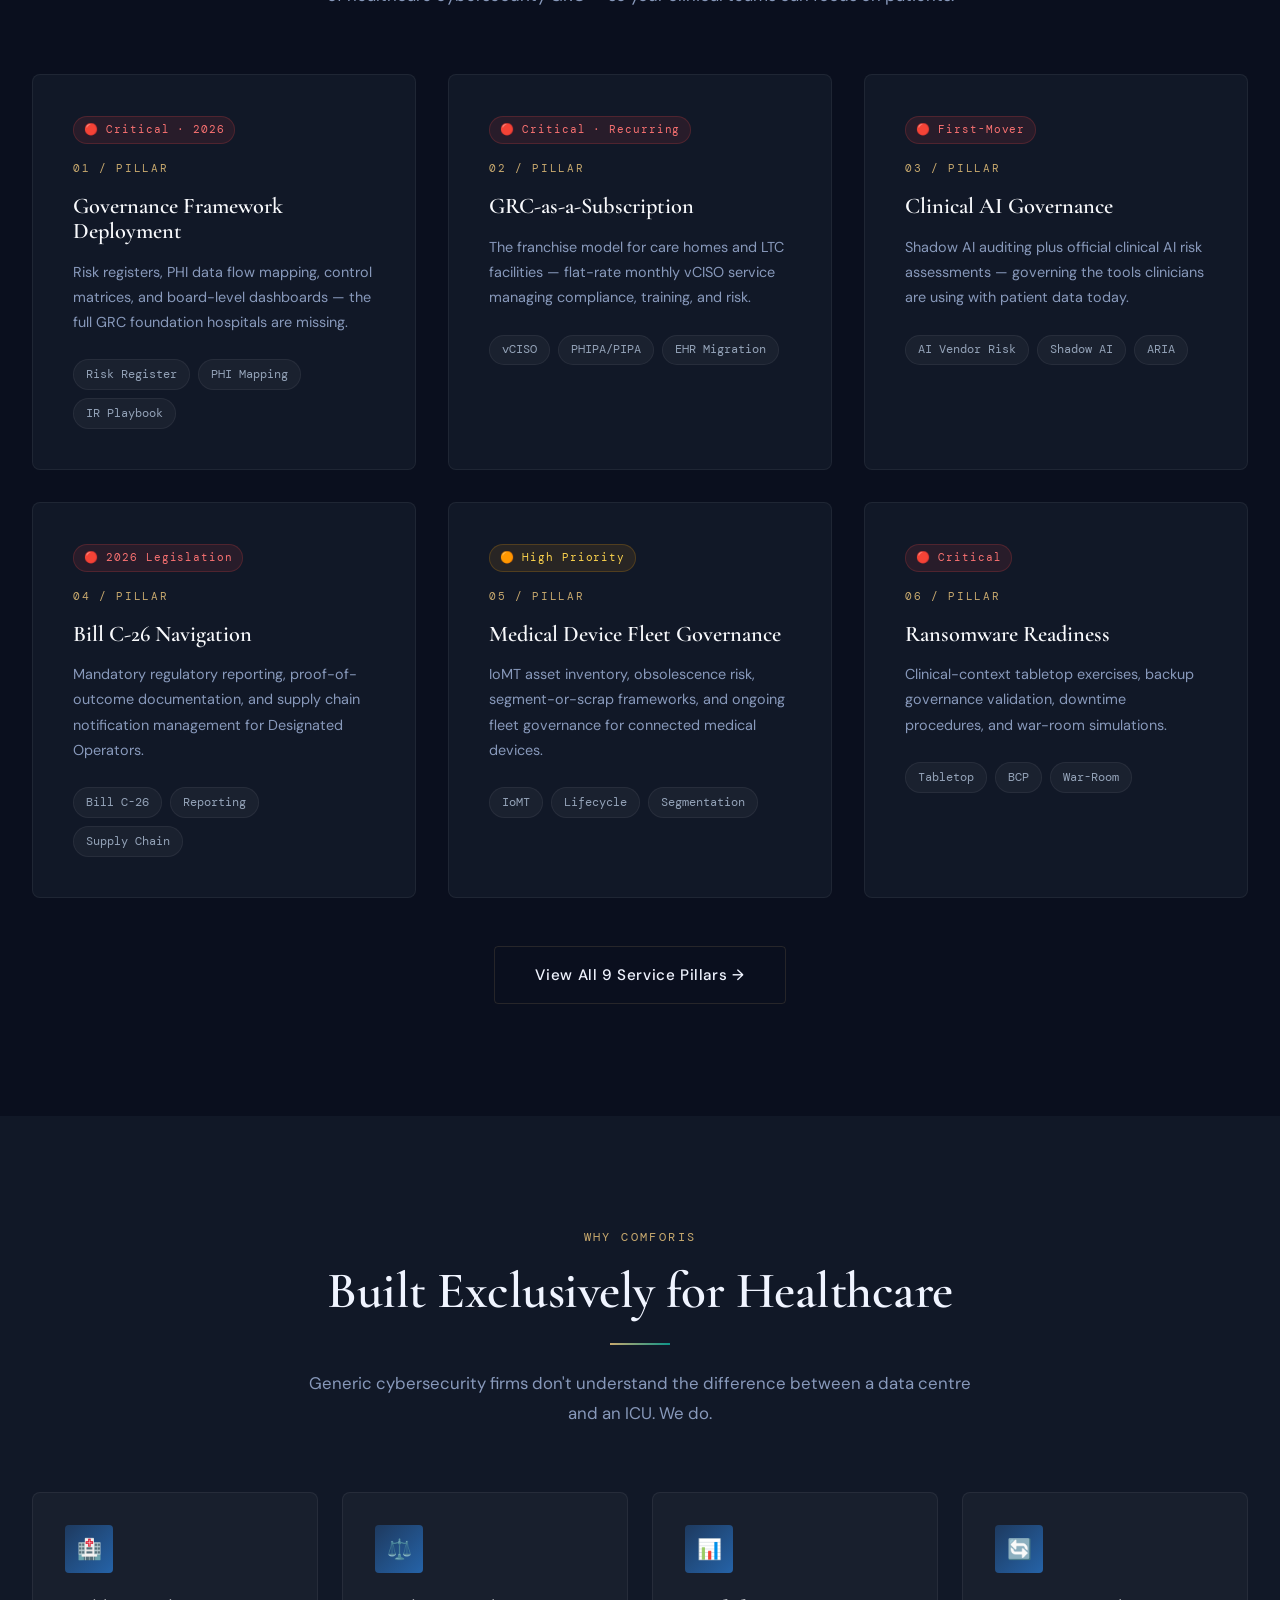
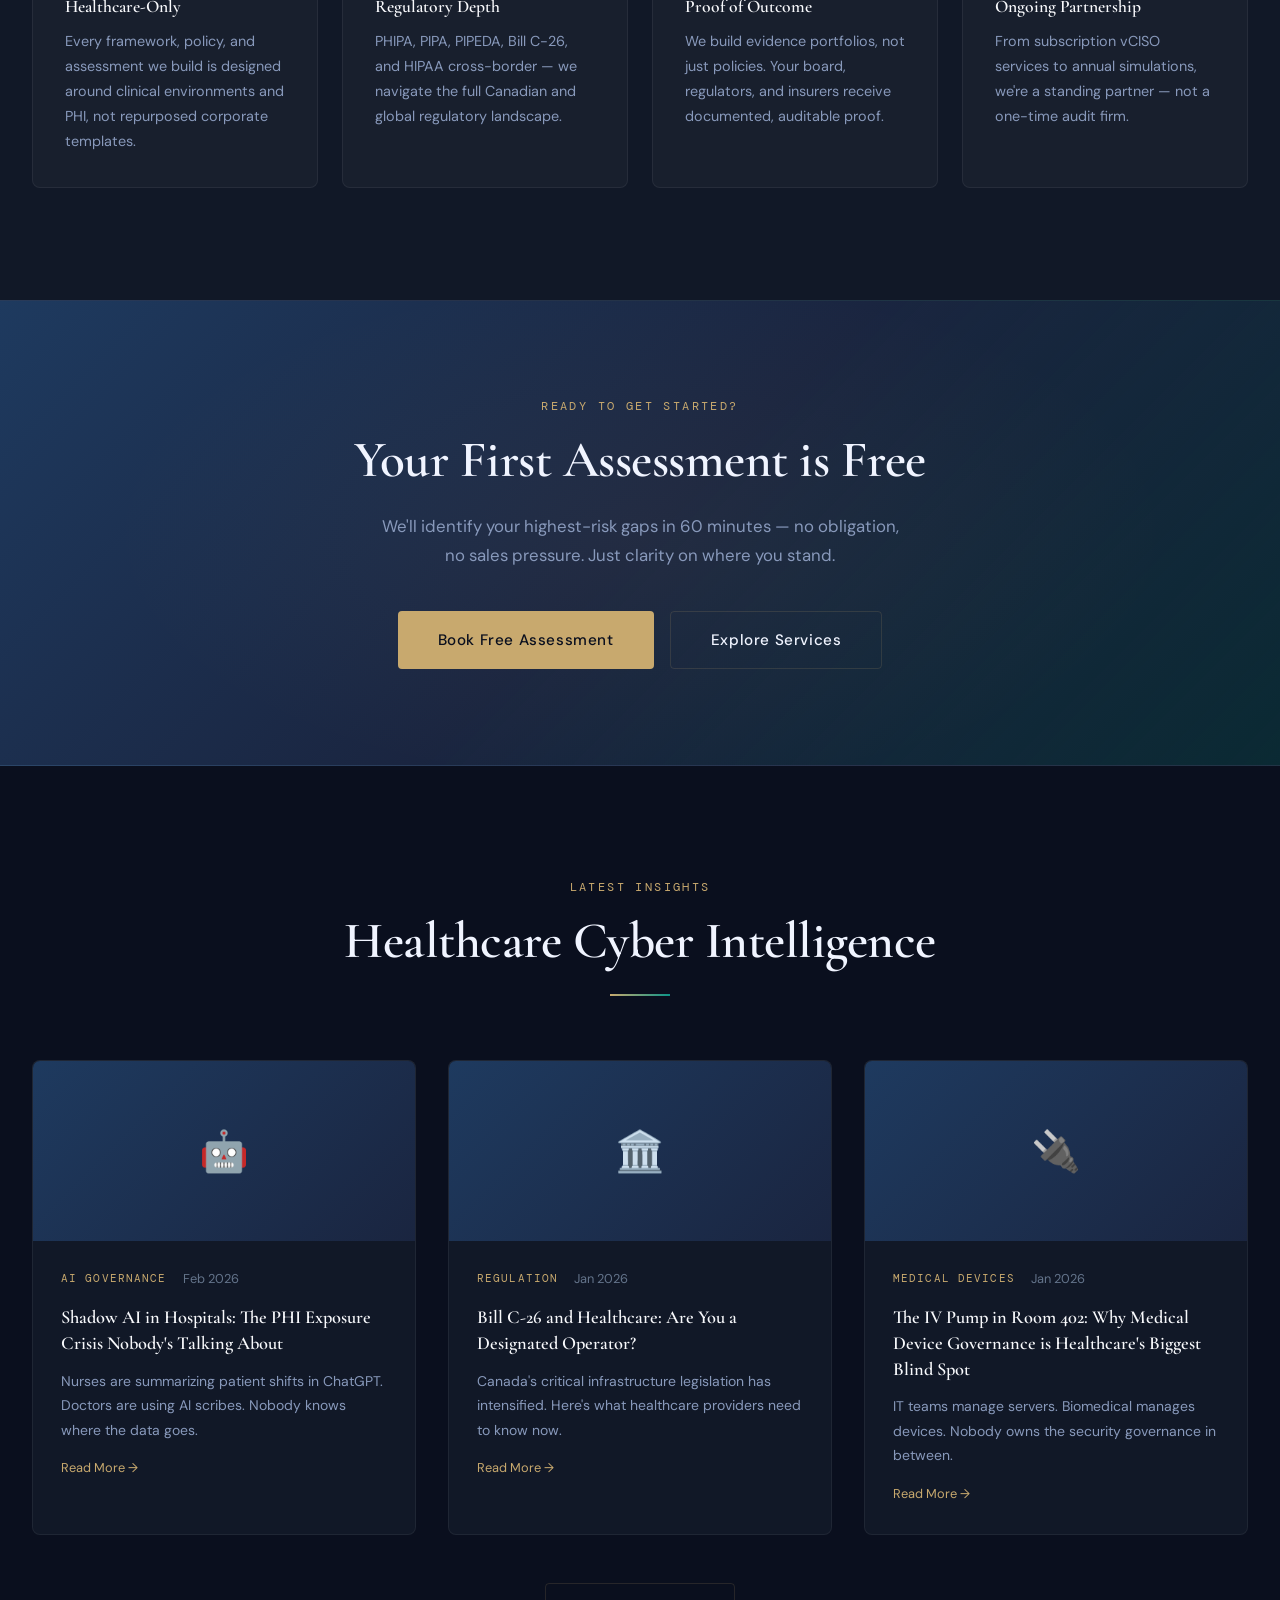
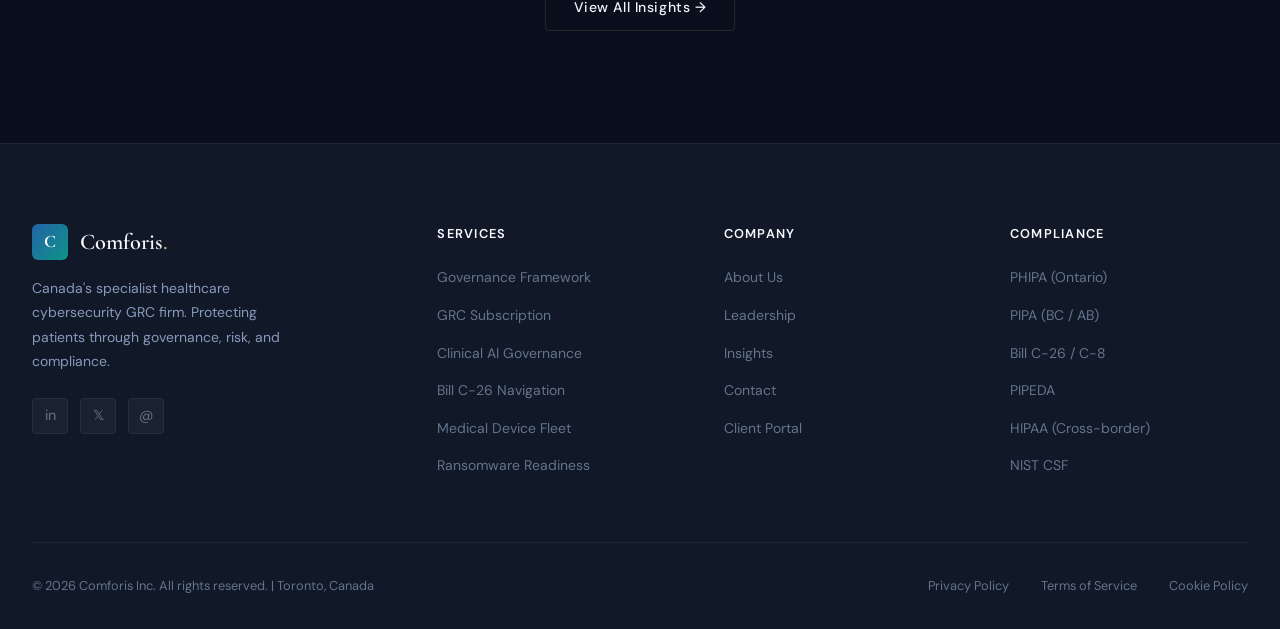
==== commit 4db84ceb: "Add files via upload" ====
--- a/index.html
+++ b/index.html
@@ -5,7 +5,7 @@
   <meta name="viewport" content="width=device-width, initial-scale=1.0">
   <title>Comforis — Healthcare Cybersecurity GRC</title>
   <meta name="description" content="Canada's leading healthcare cybersecurity GRC firm. Protecting hospitals, care homes, and health networks through governance, risk, and compliance.">
-  <link rel="stylesheet" href="css/style.css">
+  <link rel="stylesheet" href="style.css">
   <link rel="icon" href="data:image/svg+xml,<svg xmlns='http://www.w3.org/2000/svg' viewBox='0 0 100 100'><text y='.9em' font-size='90'>🛡</text></svg>">
 </head>
 <body>
@@ -336,6 +336,6 @@
   </div>
 </footer>
 
-<script src="js/main.js"></script>
+<script src="main.js"></script>
 </body>
 </html>
--- a/style.css
+++ b/style.css
@@ -0,0 +1,510 @@
+@import url('https://fonts.googleapis.com/css2?family=Cormorant+Garamond:wght@400;500;600;700&family=DM+Sans:wght@300;400;500;600&family=DM+Mono:wght@400;500&display=swap');
+
+:root {
+  --navy: #0A0F1E;
+  --navy-mid: #111827;
+  --navy-light: #1a2540;
+  --steel: #1E3A5F;
+  --steel-light: #2563a8;
+  --accent: #C8A96E;
+  --accent-light: #E8C87E;
+  --teal: #0D9488;
+  --teal-light: #14B8A6;
+  --white: #F8F9FC;
+  --gray-100: #E8ECF4;
+  --gray-300: #94A3B8;
+  --gray-500: #64748B;
+  --text: #F0F4FF;
+  --text-muted: #8899BB;
+  --border: rgba(200,169,110,0.15);
+  --border-light: rgba(255,255,255,0.06);
+  --glass: rgba(255,255,255,0.03);
+  --shadow: 0 25px 80px rgba(0,0,0,0.5);
+  --shadow-sm: 0 4px 20px rgba(0,0,0,0.3);
+  --radius: 4px;
+  --radius-lg: 8px;
+  --transition: all 0.3s cubic-bezier(0.4,0,0.2,1);
+}
+
+*, *::before, *::after { box-sizing: border-box; margin: 0; padding: 0; }
+
+html { scroll-behavior: smooth; font-size: 16px; }
+
+body {
+  font-family: 'DM Sans', sans-serif;
+  background: var(--navy);
+  color: var(--text);
+  line-height: 1.6;
+  overflow-x: hidden;
+}
+
+/* ── TYPOGRAPHY ── */
+h1, h2, h3, h4 { font-family: 'Cormorant Garamond', serif; line-height: 1.1; font-weight: 600; }
+h1 { font-size: clamp(3rem, 6vw, 5.5rem); letter-spacing: -0.02em; }
+h2 { font-size: clamp(2rem, 4vw, 3.2rem); letter-spacing: -0.01em; }
+h3 { font-size: clamp(1.4rem, 2.5vw, 2rem); }
+h4 { font-size: 1.25rem; }
+p { font-size: 1rem; line-height: 1.75; color: var(--text-muted); }
+a { color: inherit; text-decoration: none; }
+
+.mono { font-family: 'DM Mono', monospace; font-size: 0.8rem; letter-spacing: 0.12em; text-transform: uppercase; color: var(--accent); }
+.section-label { font-family: 'DM Mono', monospace; font-size: 0.75rem; letter-spacing: 0.2em; text-transform: uppercase; color: var(--accent); display: block; margin-bottom: 1rem; }
+.lead { font-size: 1.125rem; line-height: 1.8; color: var(--gray-300); }
+
+/* ── LAYOUT ── */
+.container { max-width: 1280px; margin: 0 auto; padding: 0 2rem; }
+.container-wide { max-width: 1440px; margin: 0 auto; padding: 0 2rem; }
+section { padding: 7rem 0; }
+
+/* ── GRID ── */
+.grid-2 { display: grid; grid-template-columns: 1fr 1fr; gap: 3rem; }
+.grid-3 { display: grid; grid-template-columns: repeat(3, 1fr); gap: 2rem; }
+.grid-4 { display: grid; grid-template-columns: repeat(4, 1fr); gap: 1.5rem; }
+
+/* ── NAVIGATION ── */
+.nav {
+  position: fixed; top: 0; left: 0; right: 0; z-index: 1000;
+  padding: 1.25rem 0;
+  transition: var(--transition);
+  border-bottom: 1px solid transparent;
+}
+.nav.scrolled {
+  background: rgba(10,15,30,0.97);
+  backdrop-filter: blur(20px);
+  border-color: var(--border);
+  padding: 0.9rem 0;
+}
+.nav-inner {
+  display: flex; align-items: center; justify-content: space-between;
+  max-width: 1280px; margin: 0 auto; padding: 0 2rem;
+}
+.nav-logo { display: flex; align-items: center; gap: 0.75rem; }
+.nav-logo-mark {
+  width: 36px; height: 36px;
+  background: linear-gradient(135deg, var(--steel-light), var(--teal));
+  border-radius: 6px;
+  display: flex; align-items: center; justify-content: center;
+  font-family: 'Cormorant Garamond', serif;
+  font-size: 1.1rem; font-weight: 700; color: white;
+}
+.nav-logo-text { font-family: 'Cormorant Garamond', serif; font-size: 1.4rem; font-weight: 600; color: var(--white); }
+.nav-logo-text span { color: var(--accent); }
+.nav-links { display: flex; align-items: center; gap: 2.5rem; }
+.nav-links a { font-size: 0.875rem; font-weight: 500; color: var(--gray-300); transition: var(--transition); letter-spacing: 0.02em; }
+.nav-links a:hover { color: var(--white); }
+.nav-links a.active { color: var(--accent); }
+.nav-cta { display: flex; align-items: center; gap: 1rem; }
+
+/* ── BUTTONS ── */
+.btn {
+  display: inline-flex; align-items: center; gap: 0.5rem;
+  padding: 0.75rem 1.75rem;
+  font-family: 'DM Sans', sans-serif;
+  font-size: 0.875rem; font-weight: 500;
+  letter-spacing: 0.04em;
+  border-radius: var(--radius);
+  transition: var(--transition);
+  cursor: pointer; border: none;
+}
+.btn-primary {
+  background: var(--accent);
+  color: var(--navy);
+}
+.btn-primary:hover { background: var(--accent-light); transform: translateY(-1px); box-shadow: 0 8px 30px rgba(200,169,110,0.3); }
+.btn-outline {
+  background: transparent;
+  border: 1px solid var(--border);
+  color: var(--text);
+}
+.btn-outline:hover { border-color: var(--accent); color: var(--accent); }
+.btn-ghost { background: transparent; color: var(--gray-300); padding: 0.75rem 1rem; }
+.btn-ghost:hover { color: var(--white); }
+.btn-teal { background: var(--teal); color: white; }
+.btn-teal:hover { background: var(--teal-light); transform: translateY(-1px); }
+.btn-lg { padding: 1rem 2.5rem; font-size: 0.95rem; }
+
+/* ── HERO ── */
+.hero {
+  min-height: 100vh;
+  display: flex; align-items: center;
+  position: relative;
+  overflow: hidden;
+  padding-top: 5rem;
+}
+.hero-bg {
+  position: absolute; inset: 0;
+  background: 
+    radial-gradient(ellipse 80% 60% at 60% 40%, rgba(30,58,95,0.4) 0%, transparent 60%),
+    radial-gradient(ellipse 40% 40% at 10% 80%, rgba(13,148,136,0.1) 0%, transparent 50%),
+    radial-gradient(ellipse 60% 80% at 90% 10%, rgba(37,99,168,0.15) 0%, transparent 50%);
+}
+.hero-grid {
+  position: absolute; inset: 0; opacity: 0.04;
+  background-image: 
+    linear-gradient(var(--gray-300) 1px, transparent 1px),
+    linear-gradient(90deg, var(--gray-300) 1px, transparent 1px);
+  background-size: 60px 60px;
+}
+.hero-content { position: relative; z-index: 1; max-width: 820px; }
+.hero-badge {
+  display: inline-flex; align-items: center; gap: 0.5rem;
+  padding: 0.4rem 1rem;
+  background: rgba(200,169,110,0.1);
+  border: 1px solid rgba(200,169,110,0.25);
+  border-radius: 100px;
+  font-family: 'DM Mono', monospace;
+  font-size: 0.7rem; letter-spacing: 0.15em; text-transform: uppercase;
+  color: var(--accent);
+  margin-bottom: 2rem;
+}
+.hero-badge::before { content: ''; width: 6px; height: 6px; border-radius: 50%; background: var(--teal-light); animation: pulse 2s infinite; }
+@keyframes pulse { 0%, 100% { opacity: 1; } 50% { opacity: 0.3; } }
+.hero h1 { margin-bottom: 1.5rem; }
+.hero h1 em { font-style: italic; color: var(--accent); }
+.hero .lead { max-width: 580px; margin-bottom: 3rem; }
+.hero-actions { display: flex; gap: 1rem; flex-wrap: wrap; }
+.hero-stats {
+  display: flex; gap: 3rem; margin-top: 5rem;
+  padding-top: 3rem;
+  border-top: 1px solid var(--border-light);
+}
+.hero-stat-num { font-family: 'Cormorant Garamond', serif; font-size: 2.5rem; font-weight: 600; color: var(--white); }
+.hero-stat-label { font-size: 0.8rem; color: var(--text-muted); margin-top: 0.25rem; }
+.hero-right {
+  position: absolute; right: 0; top: 50%; transform: translateY(-50%);
+  width: 45%; display: none;
+}
+
+/* ── MARQUEE ── */
+.marquee-section {
+  padding: 2rem 0;
+  background: var(--navy-mid);
+  border-top: 1px solid var(--border-light);
+  border-bottom: 1px solid var(--border-light);
+  overflow: hidden;
+}
+.marquee-track {
+  display: flex; gap: 3rem; align-items: center;
+  animation: marquee 30s linear infinite;
+  width: max-content;
+}
+.marquee-track:hover { animation-play-state: paused; }
+@keyframes marquee { from { transform: translateX(0); } to { transform: translateX(-50%); } }
+.marquee-item { display: flex; align-items: center; gap: 0.75rem; white-space: nowrap; font-family: 'DM Mono', monospace; font-size: 0.75rem; letter-spacing: 0.1em; text-transform: uppercase; color: var(--gray-500); }
+.marquee-dot { width: 4px; height: 4px; border-radius: 50%; background: var(--accent); flex-shrink: 0; }
+
+/* ── CARDS ── */
+.card {
+  background: var(--glass);
+  border: 1px solid var(--border-light);
+  border-radius: var(--radius-lg);
+  padding: 2rem;
+  transition: var(--transition);
+  position: relative;
+  overflow: hidden;
+}
+.card::before {
+  content: ''; position: absolute; top: 0; left: 0; right: 0; height: 1px;
+  background: linear-gradient(90deg, transparent, var(--accent), transparent);
+  opacity: 0; transition: var(--transition);
+}
+.card:hover { border-color: rgba(200,169,110,0.2); transform: translateY(-3px); box-shadow: var(--shadow-sm); }
+.card:hover::before { opacity: 1; }
+.card-icon {
+  width: 48px; height: 48px; border-radius: var(--radius);
+  background: linear-gradient(135deg, var(--steel), var(--steel-light));
+  display: flex; align-items: center; justify-content: center;
+  margin-bottom: 1.5rem; font-size: 1.25rem;
+}
+.card h4 { margin-bottom: 0.75rem; font-size: 1.1rem; color: var(--white); }
+.card p { font-size: 0.9rem; }
+
+/* ── SERVICE CARDS ── */
+.service-card {
+  background: var(--navy-mid);
+  border: 1px solid var(--border-light);
+  border-radius: var(--radius-lg);
+  padding: 2.5rem;
+  transition: var(--transition);
+  position: relative; overflow: hidden;
+}
+.service-card::after {
+  content: ''; position: absolute; bottom: 0; left: 0; right: 0; height: 3px;
+  background: linear-gradient(90deg, var(--steel-light), var(--teal));
+  transform: scaleX(0); transition: var(--transition); transform-origin: left;
+}
+.service-card:hover::after { transform: scaleX(1); }
+.service-card:hover { border-color: rgba(255,255,255,0.1); box-shadow: var(--shadow-sm); }
+.service-num { font-family: 'DM Mono', monospace; font-size: 0.7rem; color: var(--accent); letter-spacing: 0.15em; margin-bottom: 1rem; display: block; }
+.service-card h3 { font-size: 1.4rem; margin-bottom: 1rem; color: var(--white); }
+.service-card p { font-size: 0.9rem; margin-bottom: 1.5rem; }
+.service-tags { display: flex; flex-wrap: wrap; gap: 0.5rem; }
+.tag {
+  padding: 0.3rem 0.75rem;
+  background: rgba(255,255,255,0.04);
+  border: 1px solid var(--border-light);
+  border-radius: 100px;
+  font-size: 0.75rem; color: var(--gray-300); font-family: 'DM Mono', monospace;
+}
+.urgency-badge {
+  display: inline-flex; align-items: center; gap: 0.4rem;
+  padding: 0.25rem 0.6rem;
+  border-radius: 100px;
+  font-size: 0.7rem; font-family: 'DM Mono', monospace; letter-spacing: 0.08em;
+  margin-bottom: 1rem;
+}
+.urgency-critical { background: rgba(239,68,68,0.1); color: #F87171; border: 1px solid rgba(239,68,68,0.2); }
+.urgency-high { background: rgba(245,158,11,0.1); color: #FCD34D; border: 1px solid rgba(245,158,11,0.2); }
+.urgency-medium { background: rgba(34,197,94,0.1); color: #86EFAC; border: 1px solid rgba(34,197,94,0.2); }
+
+/* ── SECTION HEADERS ── */
+.section-header { text-align: center; max-width: 680px; margin: 0 auto 4rem; }
+.section-header h2 { margin-bottom: 1rem; }
+.section-header p { font-size: 1.05rem; }
+.divider { width: 60px; height: 2px; background: linear-gradient(90deg, var(--accent), var(--teal)); margin: 1.5rem auto; }
+
+/* ── ABOUT SECTION ── */
+.about-split { display: grid; grid-template-columns: 1fr 1.2fr; gap: 6rem; align-items: center; }
+.about-visual {
+  position: relative;
+  background: var(--navy-light);
+  border-radius: var(--radius-lg);
+  border: 1px solid var(--border-light);
+  padding: 3rem;
+  aspect-ratio: 4/5;
+  display: flex; align-items: center; justify-content: center;
+  overflow: hidden;
+}
+.about-visual-grid {
+  position: absolute; inset: 0; opacity: 0.05;
+  background-image: linear-gradient(var(--accent) 1px, transparent 1px), linear-gradient(90deg, var(--accent) 1px, transparent 1px);
+  background-size: 30px 30px;
+}
+.about-badge-stack { display: flex; flex-direction: column; gap: 1rem; width: 100%; position: relative; z-index: 1; }
+.about-badge-item {
+  display: flex; align-items: center; gap: 1rem;
+  padding: 1rem 1.25rem;
+  background: rgba(255,255,255,0.04);
+  border: 1px solid var(--border-light);
+  border-radius: var(--radius);
+}
+.about-badge-item .icon { font-size: 1.5rem; }
+.about-badge-item .text { font-size: 0.85rem; color: var(--gray-300); line-height: 1.4; }
+.about-badge-item .text strong { color: var(--white); display: block; font-size: 0.9rem; }
+.about-content .section-label { margin-bottom: 1.25rem; }
+.about-content h2 { margin-bottom: 1.5rem; }
+.about-content p { margin-bottom: 1.25rem; }
+.values-list { margin-top: 2.5rem; display: flex; flex-direction: column; gap: 1rem; }
+.value-item { display: flex; align-items: flex-start; gap: 1rem; }
+.value-check { width: 20px; height: 20px; border-radius: 50%; background: rgba(13,148,136,0.15); border: 1px solid var(--teal); display: flex; align-items: center; justify-content: center; flex-shrink: 0; margin-top: 2px; font-size: 0.6rem; color: var(--teal-light); }
+.value-item p { font-size: 0.9rem; margin: 0; }
+
+/* ── BLOG ── */
+.blog-card {
+  background: var(--navy-mid);
+  border: 1px solid var(--border-light);
+  border-radius: var(--radius-lg);
+  overflow: hidden;
+  transition: var(--transition);
+}
+.blog-card:hover { transform: translateY(-4px); box-shadow: var(--shadow-sm); border-color: rgba(200,169,110,0.2); }
+.blog-img {
+  height: 180px;
+  background: linear-gradient(135deg, var(--steel), var(--navy-light));
+  position: relative; overflow: hidden;
+  display: flex; align-items: center; justify-content: center;
+  font-size: 2.5rem;
+}
+.blog-body { padding: 1.75rem; }
+.blog-meta { display: flex; align-items: center; gap: 1rem; margin-bottom: 1rem; }
+.blog-cat { font-family: 'DM Mono', monospace; font-size: 0.7rem; color: var(--accent); letter-spacing: 0.1em; text-transform: uppercase; }
+.blog-date { font-size: 0.8rem; color: var(--gray-500); }
+.blog-card h4 { font-size: 1.15rem; margin-bottom: 0.75rem; color: var(--white); line-height: 1.4; }
+.blog-card p { font-size: 0.875rem; }
+.blog-card .read-more { display: inline-flex; align-items: center; gap: 0.4rem; font-size: 0.8rem; color: var(--accent); margin-top: 1rem; transition: var(--transition); }
+.blog-card .read-more:hover { gap: 0.7rem; }
+
+/* ── CONTACT ── */
+.contact-split { display: grid; grid-template-columns: 1fr 1.3fr; gap: 5rem; align-items: start; }
+.contact-info h2 { margin-bottom: 1.5rem; }
+.contact-info p { margin-bottom: 2.5rem; }
+.contact-details { display: flex; flex-direction: column; gap: 1.25rem; }
+.contact-detail-item { display: flex; align-items: flex-start; gap: 1rem; }
+.contact-detail-icon {
+  width: 40px; height: 40px; border-radius: var(--radius);
+  background: rgba(200,169,110,0.1); border: 1px solid var(--border);
+  display: flex; align-items: center; justify-content: center;
+  font-size: 1rem; flex-shrink: 0;
+}
+.contact-detail-item .text { font-size: 0.875rem; color: var(--gray-300); }
+.contact-detail-item .text strong { color: var(--white); display: block; font-size: 0.9rem; margin-bottom: 0.1rem; }
+.contact-form-wrap {
+  background: var(--navy-mid);
+  border: 1px solid var(--border-light);
+  border-radius: var(--radius-lg);
+  padding: 2.5rem;
+}
+.form-row { display: grid; grid-template-columns: 1fr 1fr; gap: 1rem; }
+.form-group { display: flex; flex-direction: column; gap: 0.5rem; margin-bottom: 1.25rem; }
+.form-group label { font-size: 0.8rem; color: var(--gray-300); font-weight: 500; letter-spacing: 0.04em; }
+.form-group input, .form-group select, .form-group textarea {
+  background: rgba(255,255,255,0.03);
+  border: 1px solid var(--border-light);
+  border-radius: var(--radius);
+  padding: 0.8rem 1rem;
+  color: var(--text);
+  font-family: 'DM Sans', sans-serif;
+  font-size: 0.9rem;
+  transition: var(--transition);
+  outline: none; width: 100%;
+}
+.form-group input:focus, .form-group select:focus, .form-group textarea:focus {
+  border-color: var(--accent);
+  background: rgba(200,169,110,0.05);
+}
+.form-group select option { background: var(--navy-mid); }
+.form-group textarea { resize: vertical; min-height: 120px; }
+.form-submit { width: 100%; justify-content: center; padding: 1rem; font-size: 0.95rem; }
+
+/* ── PORTAL ── */
+.portal-wrap {
+  background: var(--navy-mid);
+  border: 1px solid var(--border-light);
+  border-radius: var(--radius-lg);
+  padding: 3rem;
+  max-width: 480px; margin: 0 auto;
+}
+.portal-logo { text-align: center; margin-bottom: 2.5rem; }
+.portal-logo .nav-logo-mark { margin: 0 auto 1rem; width: 52px; height: 52px; font-size: 1.4rem; }
+.portal-logo h3 { font-size: 1.6rem; }
+.portal-logo p { font-size: 0.875rem; margin-top: 0.5rem; }
+.portal-tabs { display: flex; background: rgba(255,255,255,0.03); border-radius: var(--radius); padding: 4px; margin-bottom: 2rem; }
+.portal-tab { flex: 1; padding: 0.6rem; text-align: center; font-size: 0.85rem; border-radius: var(--radius); cursor: pointer; transition: var(--transition); color: var(--gray-300); }
+.portal-tab.active { background: var(--steel); color: var(--white); }
+.portal-form-footer { text-align: center; margin-top: 1.5rem; font-size: 0.8rem; color: var(--gray-500); }
+.portal-form-footer a { color: var(--accent); }
+.portal-divider { display: flex; align-items: center; gap: 1rem; margin: 1.5rem 0; }
+.portal-divider::before, .portal-divider::after { content: ''; flex: 1; height: 1px; background: var(--border-light); }
+.portal-divider span { font-size: 0.75rem; color: var(--gray-500); }
+
+/* ── FOOTER ── */
+footer {
+  background: var(--navy-mid);
+  border-top: 1px solid var(--border-light);
+  padding: 5rem 0 2rem;
+}
+.footer-top { display: grid; grid-template-columns: 1.5fr 1fr 1fr 1fr; gap: 3rem; margin-bottom: 4rem; }
+.footer-brand p { font-size: 0.875rem; max-width: 280px; margin-top: 1rem; margin-bottom: 1.5rem; }
+.footer-col h5 { font-family: 'DM Sans', sans-serif; font-size: 0.8rem; font-weight: 600; text-transform: uppercase; letter-spacing: 0.1em; color: var(--white); margin-bottom: 1.25rem; }
+.footer-col ul { list-style: none; display: flex; flex-direction: column; gap: 0.75rem; }
+.footer-col ul li a { font-size: 0.875rem; color: var(--gray-500); transition: var(--transition); }
+.footer-col ul li a:hover { color: var(--accent); }
+.footer-bottom { display: flex; align-items: center; justify-content: space-between; padding-top: 2rem; border-top: 1px solid var(--border-light); }
+.footer-bottom p { font-size: 0.8rem; color: var(--gray-500); }
+.footer-bottom-links { display: flex; gap: 2rem; }
+.footer-bottom-links a { font-size: 0.8rem; color: var(--gray-500); transition: var(--transition); }
+.footer-bottom-links a:hover { color: var(--gray-300); }
+.social-links { display: flex; gap: 0.75rem; }
+.social-link {
+  width: 36px; height: 36px; border-radius: var(--radius);
+  background: rgba(255,255,255,0.04); border: 1px solid var(--border-light);
+  display: flex; align-items: center; justify-content: center;
+  font-size: 0.9rem; transition: var(--transition); color: var(--gray-500);
+}
+.social-link:hover { background: rgba(200,169,110,0.1); border-color: var(--border); color: var(--accent); }
+
+/* ── SECTIONS BG ── */
+.bg-alt { background: var(--navy-mid); }
+.bg-dark { background: var(--navy); }
+.section-divider { height: 1px; background: linear-gradient(90deg, transparent, var(--border-light), transparent); }
+
+/* ── PAGE HEADER ── */
+.page-header {
+  padding: 9rem 0 5rem;
+  background: 
+    radial-gradient(ellipse 80% 60% at 50% 0%, rgba(30,58,95,0.4) 0%, transparent 60%);
+  border-bottom: 1px solid var(--border-light);
+  text-align: center;
+}
+.page-header h1 { font-size: clamp(2.5rem, 5vw, 4rem); }
+.page-header p { max-width: 580px; margin: 1.5rem auto 0; font-size: 1.05rem; }
+
+/* ── TRUST BAR ── */
+.trust-bar {
+  display: flex; align-items: center; justify-content: center;
+  gap: 3rem; flex-wrap: wrap;
+  padding: 2.5rem 0;
+}
+.trust-item { display: flex; align-items: center; gap: 0.6rem; font-size: 0.8rem; color: var(--gray-500); }
+.trust-item .trust-icon { color: var(--accent); font-size: 1rem; }
+
+/* ── CTA SECTION ── */
+.cta-section {
+  background: linear-gradient(135deg, var(--steel) 0%, var(--navy-light) 50%, rgba(13,148,136,0.2) 100%);
+  border-top: 1px solid var(--border-light);
+  border-bottom: 1px solid var(--border-light);
+  text-align: center;
+  padding: 6rem 0;
+  position: relative; overflow: hidden;
+}
+.cta-section::before {
+  content: ''; position: absolute; inset: 0;
+  background: radial-gradient(ellipse 60% 80% at 50% 50%, rgba(200,169,110,0.05) 0%, transparent 70%);
+}
+.cta-section h2 { position: relative; margin-bottom: 1.5rem; }
+.cta-section p { position: relative; max-width: 520px; margin: 0 auto 2.5rem; font-size: 1.05rem; }
+.cta-actions { display: flex; gap: 1rem; justify-content: center; position: relative; flex-wrap: wrap; }
+
+/* ── PILLAR PAGE ── */
+.pillar-hero { padding: 9rem 0 4rem; }
+.pillar-nav { display: flex; gap: 0.5rem; flex-wrap: wrap; margin-bottom: 4rem; }
+.pillar-nav-btn { padding: 0.5rem 1.2rem; border-radius: 100px; font-size: 0.8rem; font-family: 'DM Mono', monospace; letter-spacing: 0.05em; cursor: pointer; transition: var(--transition); background: rgba(255,255,255,0.03); border: 1px solid var(--border-light); color: var(--gray-300); }
+.pillar-nav-btn.active, .pillar-nav-btn:hover { background: var(--steel); border-color: var(--steel-light); color: var(--white); }
+.pillar-detail { display: none; }
+.pillar-detail.active { display: grid; grid-template-columns: 1fr 1fr; gap: 4rem; align-items: start; }
+.pillar-detail-left h2 { margin-bottom: 1.5rem; }
+.pillar-detail-left p { margin-bottom: 1.25rem; }
+.deliverable-list { margin-top: 2rem; display: flex; flex-direction: column; gap: 0.75rem; }
+.deliverable-item { display: flex; align-items: flex-start; gap: 0.75rem; padding: 0.85rem 1rem; background: rgba(255,255,255,0.02); border: 1px solid var(--border-light); border-radius: var(--radius); }
+.deliverable-icon { color: var(--teal-light); flex-shrink: 0; font-size: 0.85rem; margin-top: 2px; }
+.deliverable-item span { font-size: 0.875rem; color: var(--gray-300); }
+.pillar-sidebar { display: flex; flex-direction: column; gap: 1.5rem; }
+.sidebar-card { background: var(--navy-mid); border: 1px solid var(--border-light); border-radius: var(--radius-lg); padding: 1.75rem; }
+.sidebar-card h4 { font-size: 1rem; margin-bottom: 1rem; color: var(--white); }
+.sidebar-card ul { list-style: none; display: flex; flex-direction: column; gap: 0.6rem; }
+.sidebar-card ul li { font-size: 0.85rem; color: var(--gray-300); display: flex; align-items: center; gap: 0.5rem; }
+.sidebar-card ul li::before { content: '›'; color: var(--accent); font-size: 1rem; }
+
+/* ── ANIMATIONS ── */
+.fade-up { opacity: 0; transform: translateY(24px); transition: opacity 0.7s ease, transform 0.7s ease; }
+.fade-up.visible { opacity: 1; transform: translateY(0); }
+.delay-1 { transition-delay: 0.1s; }
+.delay-2 { transition-delay: 0.2s; }
+.delay-3 { transition-delay: 0.3s; }
+.delay-4 { transition-delay: 0.4s; }
+
+/* ── MOBILE ── */
+.nav-toggle { display: none; background: none; border: none; cursor: pointer; padding: 0.5rem; }
+.nav-toggle span { display: block; width: 22px; height: 2px; background: var(--gray-300); margin: 4px 0; transition: var(--transition); }
+.mobile-menu { display: none; }
+
+@media (max-width: 1024px) {
+  .grid-4 { grid-template-columns: repeat(2, 1fr); }
+  .footer-top { grid-template-columns: 1fr 1fr; }
+  .about-split, .contact-split { grid-template-columns: 1fr; }
+  .about-visual { aspect-ratio: unset; }
+  .pillar-detail.active { grid-template-columns: 1fr; }
+  .hero-right { display: none; }
+}
+@media (max-width: 768px) {
+  section { padding: 4rem 0; }
+  .grid-2, .grid-3 { grid-template-columns: 1fr; }
+  .nav-links, .nav-cta { display: none; }
+  .nav-toggle { display: block; }
+  .hero-stats { flex-wrap: wrap; gap: 2rem; }
+  .form-row { grid-template-columns: 1fr; }
+  .footer-top { grid-template-columns: 1fr; }
+  .footer-bottom { flex-direction: column; gap: 1rem; text-align: center; }
+  .trust-bar { gap: 1.5rem; }
+  .cta-actions { flex-direction: column; align-items: center; }
+}
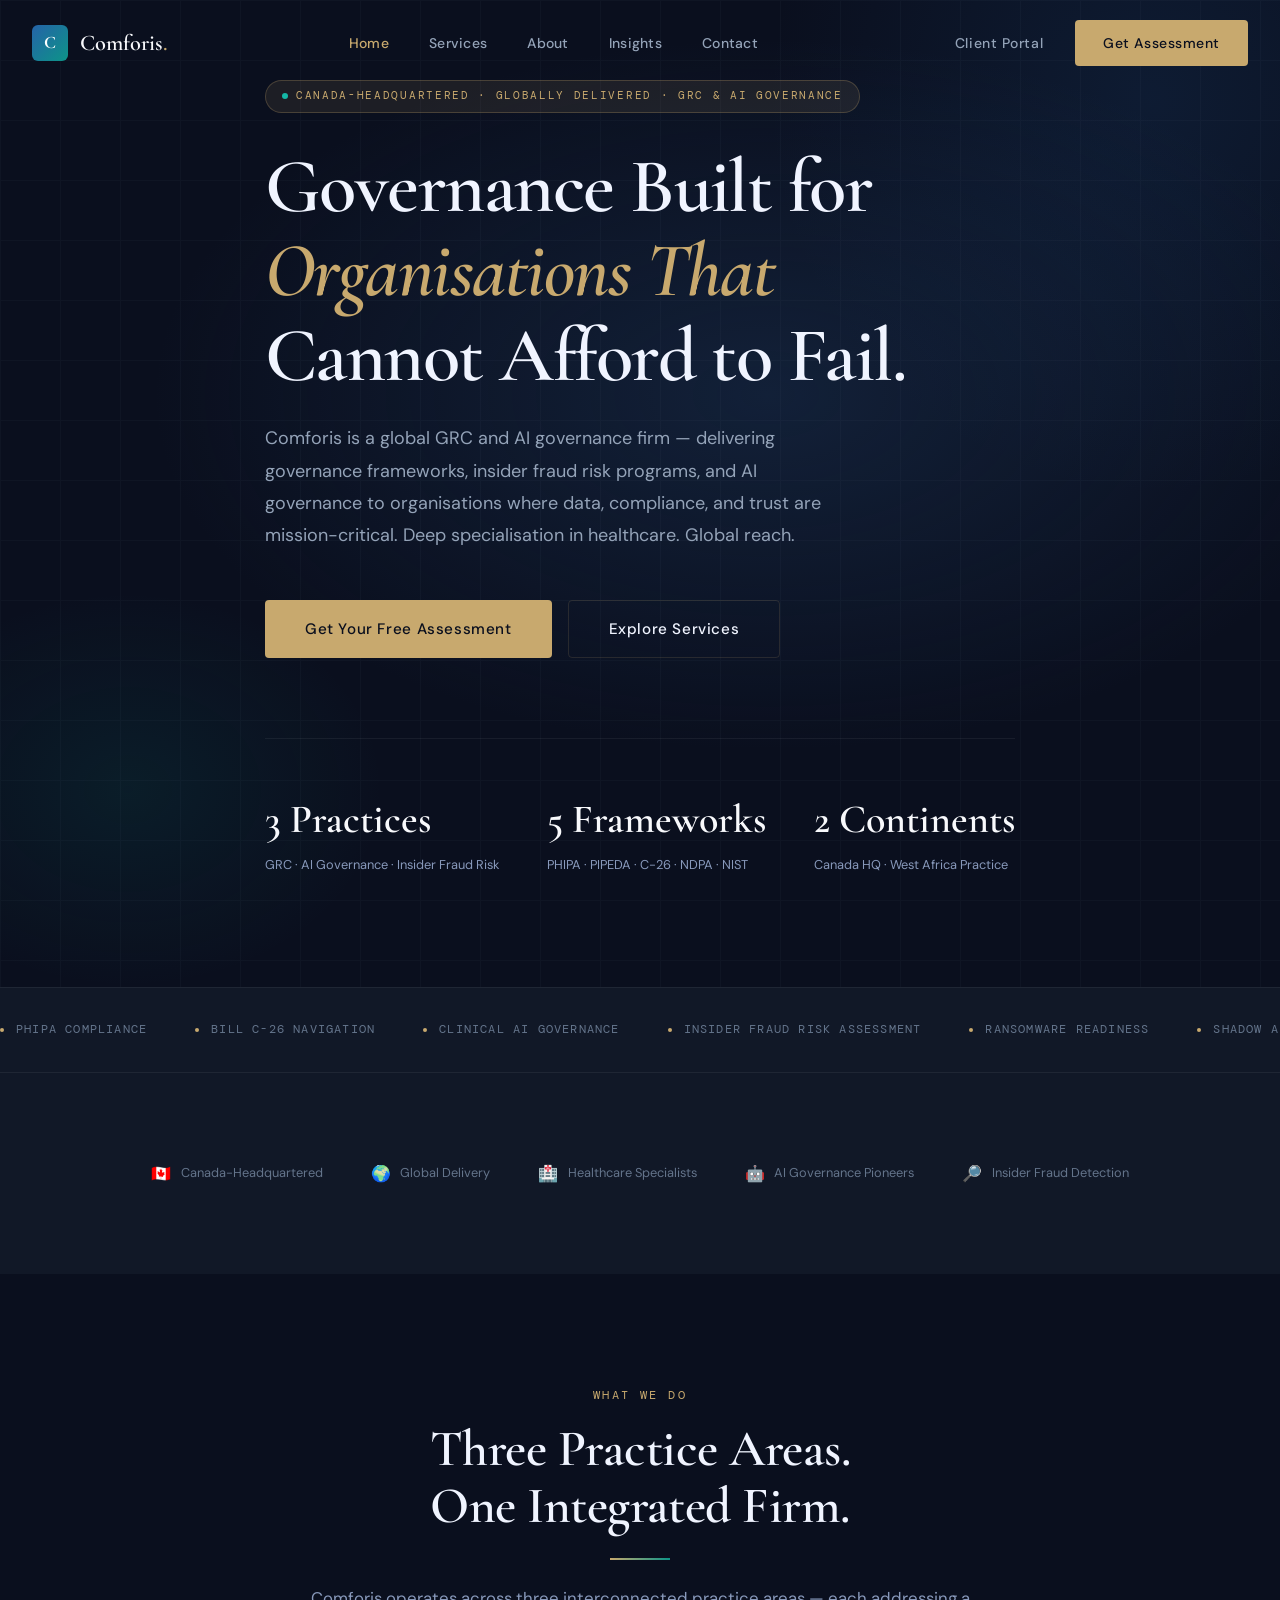
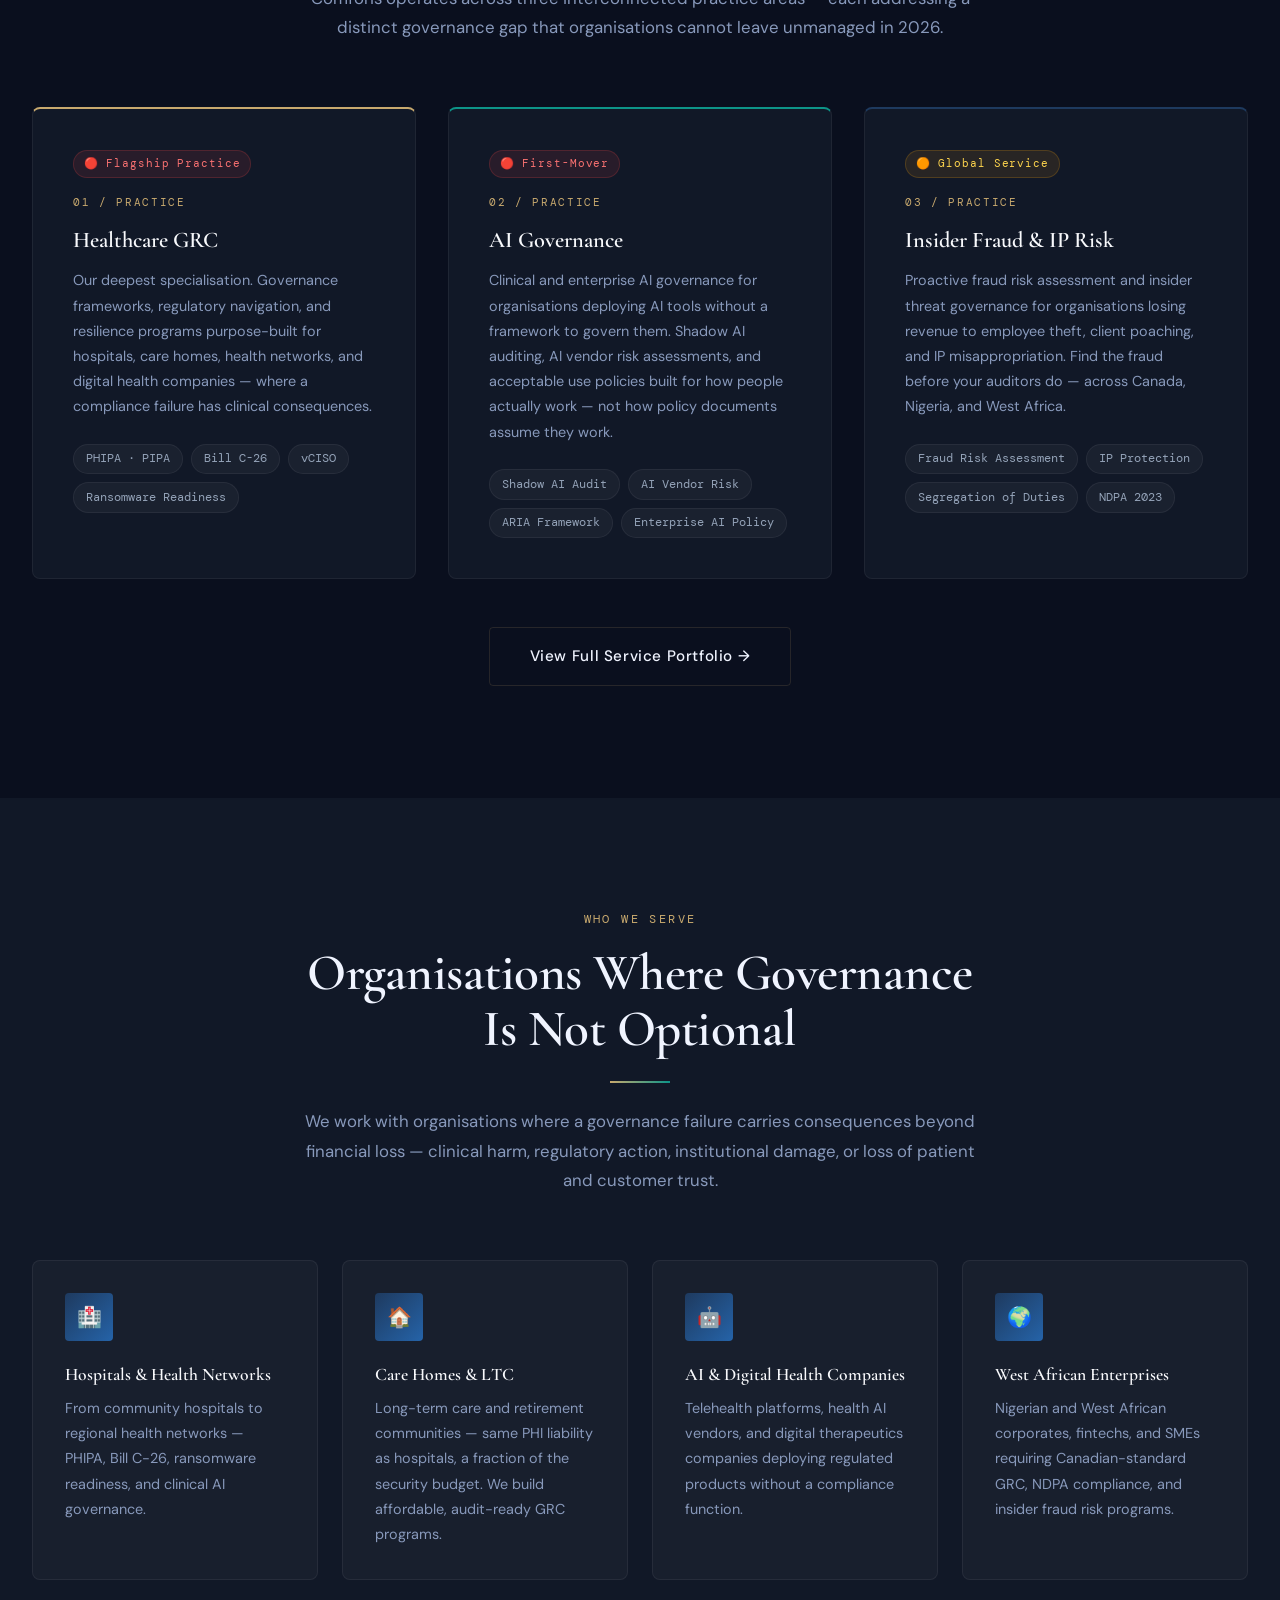
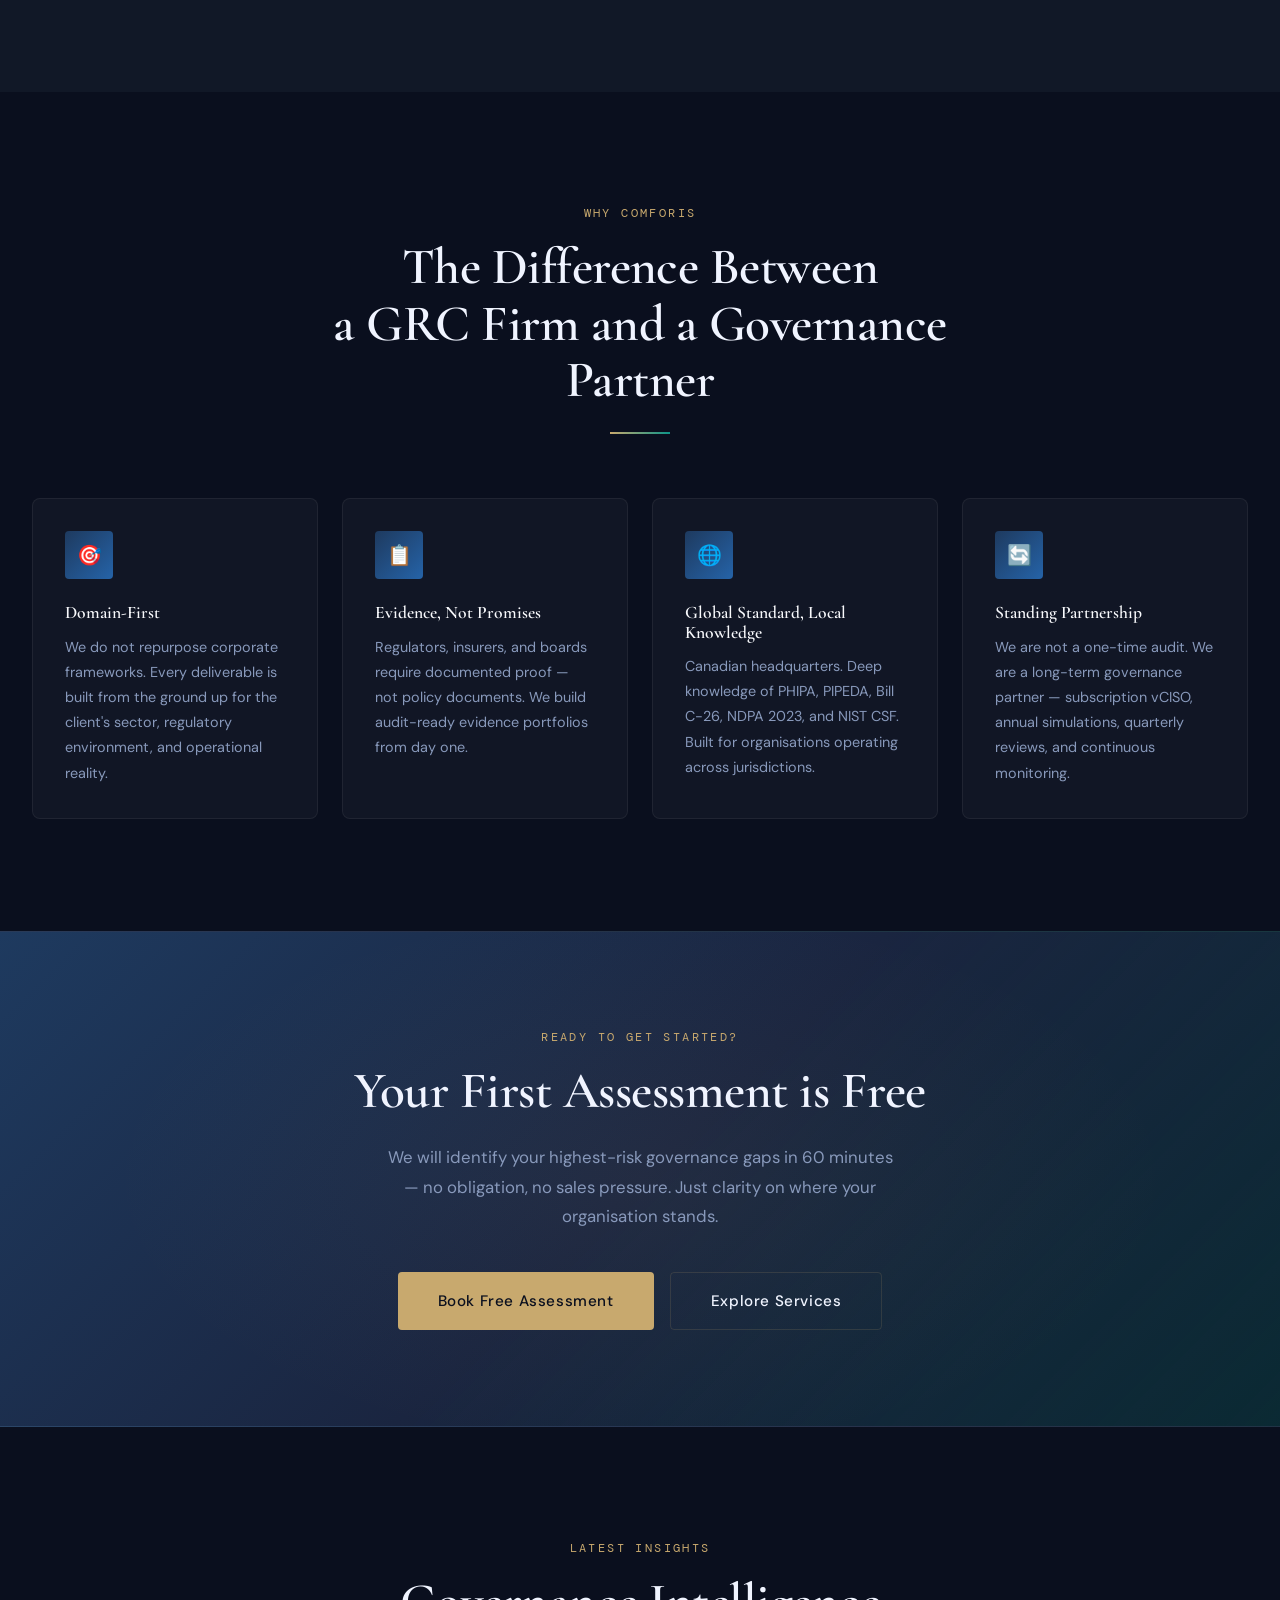
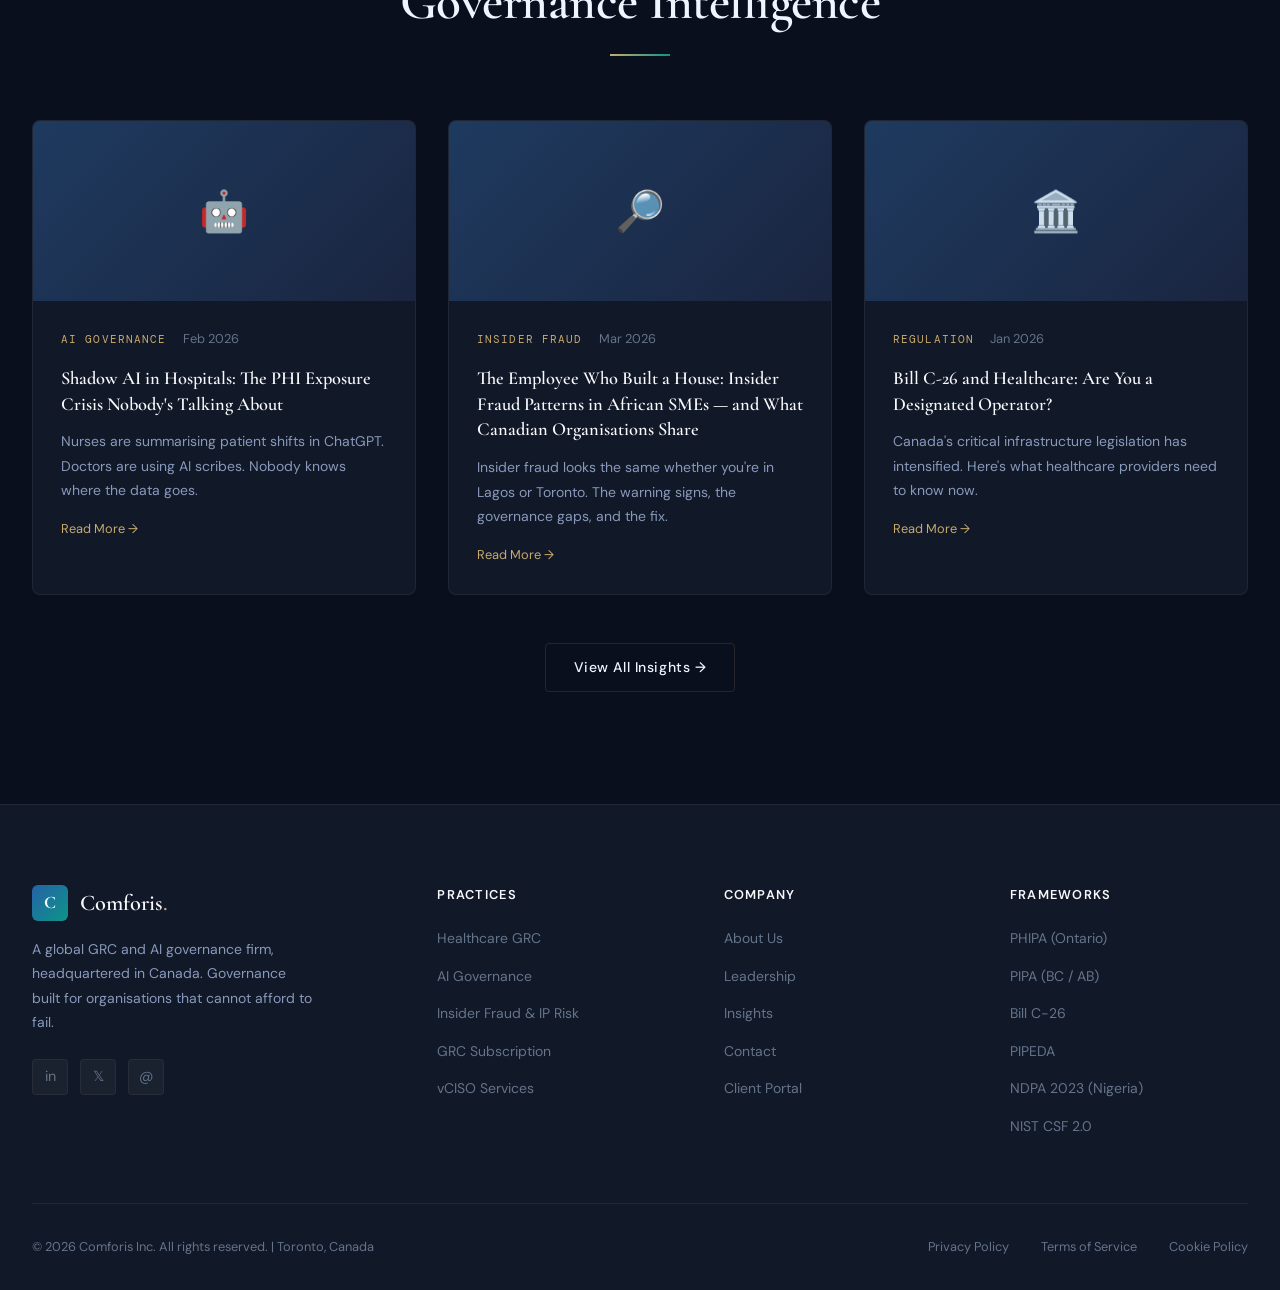
==== commit 92557049: "Reposition: global GRC firm, three practice areas, honest founder page" ====
--- a/index.html
+++ b/index.html
@@ -3,8 +3,8 @@
 <head>
   <meta charset="UTF-8">
   <meta name="viewport" content="width=device-width, initial-scale=1.0">
-  <title>Comforis — Healthcare Cybersecurity GRC</title>
-  <meta name="description" content="Canada's leading healthcare cybersecurity GRC firm. Protecting hospitals, care homes, and health networks through governance, risk, and compliance.">
+  <title>Comforis — Global GRC & AI Governance</title>
+  <meta name="description" content="Comforis is a global GRC and AI governance firm headquartered in Canada — delivering governance frameworks, insider fraud risk, and clinical AI governance to organisations where data, compliance, and trust are mission-critical.">
   <link rel="stylesheet" href="style.css">
   <link rel="icon" href="data:image/svg+xml,<svg xmlns='http://www.w3.org/2000/svg' viewBox='0 0 100 100'><text y='.9em' font-size='90'>🛡</text></svg>">
 </head>
@@ -39,26 +39,26 @@
   <div class="container">
     <div class="hero-content">
       <div class="hero-badge">
-        Canada-First · Global-Ready · Healthcare Cybersecurity GRC
-      </div>
-      <h1>Securing Healthcare.<br><em>Protecting Patients.</em><br>Ensuring Compliance.</h1>
-      <p class="lead">Comforis is Canada's specialist healthcare cybersecurity GRC firm — delivering governance frameworks, regulatory navigation, and resilience programs to hospitals, care homes, and health networks.</p>
+        Canada-Headquartered · Globally Delivered · GRC & AI Governance
+      </div>
+      <h1>Governance Built for<br><em>Organisations That</em><br>Cannot Afford to Fail.</h1>
+      <p class="lead">Comforis is a global GRC and AI governance firm — delivering governance frameworks, insider fraud risk programs, and AI governance to organisations where data, compliance, and trust are mission-critical. Deep specialisation in healthcare. Global reach.</p>
       <div class="hero-actions">
         <a href="contact.html" class="btn btn-primary btn-lg">Get Your Free Assessment</a>
         <a href="services.html" class="btn btn-outline btn-lg">Explore Services</a>
       </div>
       <div class="hero-stats">
         <div class="hero-stat">
-          <div class="hero-stat-num" data-count="9" data-suffix="+">0+</div>
-          <div class="hero-stat-label">Specialist Service Areas</div>
+          <div class="hero-stat-num" data-count="3" data-suffix=" Practices">0 Practices</div>
+          <div class="hero-stat-label">GRC · AI Governance · Insider Fraud Risk</div>
         </div>
         <div class="hero-stat">
-          <div class="hero-stat-num" data-count="100" data-suffix="%">0%</div>
-          <div class="hero-stat-label">Healthcare Focused</div>
+          <div class="hero-stat-num" data-count="5" data-suffix=" Frameworks">0 Frameworks</div>
+          <div class="hero-stat-label">PHIPA · PIPEDA · C-26 · NDPA · NIST</div>
         </div>
         <div class="hero-stat">
-          <div class="hero-stat-num" data-count="3" data-suffix=" Reg.">0 Reg.</div>
-          <div class="hero-stat-label">Key Frameworks: PHIPA · PIPEDA · C-26</div>
+          <div class="hero-stat-num" data-count="2" data-suffix=" Continents">0 Continents</div>
+          <div class="hero-stat-label">Canada HQ · West Africa Practice</div>
         </div>
       </div>
     </div>
@@ -71,13 +71,15 @@
     <span class="marquee-item"><span class="marquee-dot"></span>PHIPA Compliance</span>
     <span class="marquee-item"><span class="marquee-dot"></span>Bill C-26 Navigation</span>
     <span class="marquee-item"><span class="marquee-dot"></span>Clinical AI Governance</span>
-    <span class="marquee-item"><span class="marquee-dot"></span>Medical Device Fleet Security</span>
+    <span class="marquee-item"><span class="marquee-dot"></span>Insider Fraud Risk Assessment</span>
     <span class="marquee-item"><span class="marquee-dot"></span>Ransomware Readiness</span>
-    <span class="marquee-item"><span class="marquee-dot"></span>vCISO for Care Homes</span>
+    <span class="marquee-item"><span class="marquee-dot"></span>Shadow AI Auditing</span>
     <span class="marquee-item"><span class="marquee-dot"></span>Vendor Risk Management</span>
+    <span class="marquee-item"><span class="marquee-dot"></span>IP Protection Frameworks</span>
     <span class="marquee-item"><span class="marquee-dot"></span>Cyber Insurance Readiness</span>
-    <span class="marquee-item"><span class="marquee-dot"></span>EHR Security Governance</span>
-    <span class="marquee-item"><span class="marquee-dot"></span>Shadow AI Auditing</span>
+    <span class="marquee-item"><span class="marquee-dot"></span>Enterprise AI Governance</span>
+    <span class="marquee-item"><span class="marquee-dot"></span>NDPA 2023 Compliance</span>
+    <span class="marquee-item"><span class="marquee-dot"></span>vCISO Services</span>
   </div>
 </div>
 
@@ -85,127 +87,137 @@
 <section style="padding: 3rem 0; background: var(--navy-mid);">
   <div class="container">
     <div class="trust-bar">
-      <div class="trust-item"><span class="trust-icon">🇨🇦</span>Canada-Based Leadership</div>
-      <div class="trust-item"><span class="trust-icon">🏥</span>Healthcare-Only Focus</div>
-      <div class="trust-item"><span class="trust-icon">⚖️</span>PHIPA · PIPA · Bill C-26 Specialists</div>
-      <div class="trust-item"><span class="trust-icon">🔒</span>GRC · vCISO · Compliance</div>
-      <div class="trust-item"><span class="trust-icon">🤖</span>Clinical AI Governance Pioneers</div>
-    </div>
-  </div>
-</section>
-
-<!-- SERVICES OVERVIEW -->
+      <div class="trust-item"><span class="trust-icon">🇨🇦</span>Canada-Headquartered</div>
+      <div class="trust-item"><span class="trust-icon">🌍</span>Global Delivery</div>
+      <div class="trust-item"><span class="trust-icon">🏥</span>Healthcare Specialists</div>
+      <div class="trust-item"><span class="trust-icon">🤖</span>AI Governance Pioneers</div>
+      <div class="trust-item"><span class="trust-icon">🔎</span>Insider Fraud Detection</div>
+    </div>
+  </div>
+</section>
+
+<!-- THREE PRACTICE AREAS -->
 <section>
   <div class="container">
     <div class="section-header fade-up">
       <span class="section-label">What We Do</span>
-      <h2>Nine Pillars of Healthcare Cyber Governance</h2>
+      <h2>Three Practice Areas.<br>One Integrated Firm.</h2>
       <div class="divider"></div>
-      <p>From governance framework builds to regulatory reporting, we cover the full spectrum of healthcare cybersecurity GRC — so your clinical teams can focus on patients.</p>
+      <p>Comforis operates across three interconnected practice areas — each addressing a distinct governance gap that organisations cannot leave unmanaged in 2026.</p>
     </div>
     <div class="grid-3">
-      <div class="service-card fade-up delay-1">
-        <span class="urgency-badge urgency-critical">🔴 Critical · 2026</span>
-        <span class="service-num">01 / PILLAR</span>
-        <h3>Governance Framework Deployment</h3>
-        <p>Risk registers, PHI data flow mapping, control matrices, and board-level dashboards — the full GRC foundation hospitals are missing.</p>
+
+      <!-- PRACTICE 1 -->
+      <div class="service-card fade-up delay-1" style="border-top: 2px solid var(--accent);">
+        <span class="urgency-badge urgency-critical">🔴 Flagship Practice</span>
+        <span class="service-num">01 / PRACTICE</span>
+        <h3>Healthcare GRC</h3>
+        <p>Our deepest specialisation. Governance frameworks, regulatory navigation, and resilience programs purpose-built for hospitals, care homes, health networks, and digital health companies — where a compliance failure has clinical consequences.</p>
         <div class="service-tags">
-          <span class="tag">Risk Register</span>
-          <span class="tag">PHI Mapping</span>
-          <span class="tag">IR Playbook</span>
-        </div>
-      </div>
-      <div class="service-card fade-up delay-2">
-        <span class="urgency-badge urgency-critical">🔴 Critical · Recurring</span>
-        <span class="service-num">02 / PILLAR</span>
-        <h3>GRC-as-a-Subscription</h3>
-        <p>The franchise model for care homes and LTC facilities — flat-rate monthly vCISO service managing compliance, training, and risk.</p>
+          <span class="tag">PHIPA · PIPA</span>
+          <span class="tag">Bill C-26</span>
+          <span class="tag">vCISO</span>
+          <span class="tag">Ransomware Readiness</span>
+        </div>
+      </div>
+
+      <!-- PRACTICE 2 -->
+      <div class="service-card fade-up delay-2" style="border-top: 2px solid var(--teal);">
+        <span class="urgency-badge urgency-critical">🔴 First-Mover</span>
+        <span class="service-num">02 / PRACTICE</span>
+        <h3>AI Governance</h3>
+        <p>Clinical and enterprise AI governance for organisations deploying AI tools without a framework to govern them. Shadow AI auditing, AI vendor risk assessments, and acceptable use policies built for how people actually work — not how policy documents assume they work.</p>
         <div class="service-tags">
-          <span class="tag">vCISO</span>
-          <span class="tag">PHIPA/PIPA</span>
-          <span class="tag">EHR Migration</span>
-        </div>
-      </div>
-      <div class="service-card fade-up delay-3">
-        <span class="urgency-badge urgency-critical">🔴 First-Mover</span>
-        <span class="service-num">03 / PILLAR</span>
-        <h3>Clinical AI Governance</h3>
-        <p>Shadow AI auditing plus official clinical AI risk assessments — governing the tools clinicians are using with patient data today.</p>
+          <span class="tag">Shadow AI Audit</span>
+          <span class="tag">AI Vendor Risk</span>
+          <span class="tag">ARIA Framework</span>
+          <span class="tag">Enterprise AI Policy</span>
+        </div>
+      </div>
+
+      <!-- PRACTICE 3 -->
+      <div class="service-card fade-up delay-3" style="border-top: 2px solid var(--steel);">
+        <span class="urgency-badge urgency-high">🟠 Global Service</span>
+        <span class="service-num">03 / PRACTICE</span>
+        <h3>Insider Fraud & IP Risk</h3>
+        <p>Proactive fraud risk assessment and insider threat governance for organisations losing revenue to employee theft, client poaching, and IP misappropriation. Find the fraud before your auditors do — across Canada, Nigeria, and West Africa.</p>
         <div class="service-tags">
-          <span class="tag">AI Vendor Risk</span>
-          <span class="tag">Shadow AI</span>
-          <span class="tag">ARIA</span>
-        </div>
-      </div>
-      <div class="service-card fade-up delay-1">
-        <span class="urgency-badge urgency-critical">🔴 2026 Legislation</span>
-        <span class="service-num">04 / PILLAR</span>
-        <h3>Bill C-26 Navigation</h3>
-        <p>Mandatory regulatory reporting, proof-of-outcome documentation, and supply chain notification management for Designated Operators.</p>
-        <div class="service-tags">
-          <span class="tag">Bill C-26</span>
-          <span class="tag">Reporting</span>
-          <span class="tag">Supply Chain</span>
-        </div>
-      </div>
-      <div class="service-card fade-up delay-2">
-        <span class="urgency-badge urgency-high">🟠 High Priority</span>
-        <span class="service-num">05 / PILLAR</span>
-        <h3>Medical Device Fleet Governance</h3>
-        <p>IoMT asset inventory, obsolescence risk, segment-or-scrap frameworks, and ongoing fleet governance for connected medical devices.</p>
-        <div class="service-tags">
-          <span class="tag">IoMT</span>
-          <span class="tag">Lifecycle</span>
-          <span class="tag">Segmentation</span>
-        </div>
-      </div>
-      <div class="service-card fade-up delay-3">
-        <span class="urgency-badge urgency-critical">🔴 Critical</span>
-        <span class="service-num">06 / PILLAR</span>
-        <h3>Ransomware Readiness</h3>
-        <p>Clinical-context tabletop exercises, backup governance validation, downtime procedures, and war-room simulations.</p>
-        <div class="service-tags">
-          <span class="tag">Tabletop</span>
-          <span class="tag">BCP</span>
-          <span class="tag">War-Room</span>
-        </div>
-      </div>
+          <span class="tag">Fraud Risk Assessment</span>
+          <span class="tag">IP Protection</span>
+          <span class="tag">Segregation of Duties</span>
+          <span class="tag">NDPA 2023</span>
+        </div>
+      </div>
+
     </div>
     <div style="text-align: center; margin-top: 3rem;">
-      <a href="services.html" class="btn btn-outline btn-lg">View All 9 Service Pillars →</a>
-    </div>
-  </div>
-</section>
-
-<!-- WHY COMFORIS -->
+      <a href="services.html" class="btn btn-outline btn-lg">View Full Service Portfolio →</a>
+    </div>
+  </div>
+</section>
+
+<!-- WHO WE SERVE -->
 <section class="bg-alt">
   <div class="container">
     <div class="section-header fade-up">
-      <span class="section-label">Why Comforis</span>
-      <h2>Built Exclusively for Healthcare</h2>
+      <span class="section-label">Who We Serve</span>
+      <h2>Organisations Where Governance<br>Is Not Optional</h2>
       <div class="divider"></div>
-      <p>Generic cybersecurity firms don't understand the difference between a data centre and an ICU. We do.</p>
+      <p>We work with organisations where a governance failure carries consequences beyond financial loss — clinical harm, regulatory action, institutional damage, or loss of patient and customer trust.</p>
     </div>
     <div class="grid-4">
       <div class="card fade-up delay-1">
         <div class="card-icon">🏥</div>
-        <h4>Healthcare-Only</h4>
-        <p>Every framework, policy, and assessment we build is designed around clinical environments and PHI, not repurposed corporate templates.</p>
+        <h4>Hospitals & Health Networks</h4>
+        <p>From community hospitals to regional health networks — PHIPA, Bill C-26, ransomware readiness, and clinical AI governance.</p>
       </div>
       <div class="card fade-up delay-2">
-        <div class="card-icon">⚖️</div>
-        <h4>Regulatory Depth</h4>
-        <p>PHIPA, PIPA, PIPEDA, Bill C-26, and HIPAA cross-border — we navigate the full Canadian and global regulatory landscape.</p>
+        <div class="card-icon">🏠</div>
+        <h4>Care Homes & LTC</h4>
+        <p>Long-term care and retirement communities — same PHI liability as hospitals, a fraction of the security budget. We build affordable, audit-ready GRC programs.</p>
       </div>
       <div class="card fade-up delay-3">
-        <div class="card-icon">📊</div>
-        <h4>Proof of Outcome</h4>
-        <p>We build evidence portfolios, not just policies. Your board, regulators, and insurers receive documented, auditable proof.</p>
+        <div class="card-icon">🤖</div>
+        <h4>AI & Digital Health Companies</h4>
+        <p>Telehealth platforms, health AI vendors, and digital therapeutics companies deploying regulated products without a compliance function.</p>
+      </div>
+      <div class="card fade-up delay-4">
+        <div class="card-icon">🌍</div>
+        <h4>West African Enterprises</h4>
+        <p>Nigerian and West African corporates, fintechs, and SMEs requiring Canadian-standard GRC, NDPA compliance, and insider fraud risk programs.</p>
+      </div>
+    </div>
+  </div>
+</section>
+
+<!-- WHY COMFORIS -->
+<section>
+  <div class="container">
+    <div class="section-header fade-up">
+      <span class="section-label">Why Comforis</span>
+      <h2>The Difference Between<br>a GRC Firm and a Governance Partner</h2>
+      <div class="divider"></div>
+    </div>
+    <div class="grid-4">
+      <div class="card fade-up delay-1">
+        <div class="card-icon">🎯</div>
+        <h4>Domain-First</h4>
+        <p>We do not repurpose corporate frameworks. Every deliverable is built from the ground up for the client's sector, regulatory environment, and operational reality.</p>
+      </div>
+      <div class="card fade-up delay-2">
+        <div class="card-icon">📋</div>
+        <h4>Evidence, Not Promises</h4>
+        <p>Regulators, insurers, and boards require documented proof — not policy documents. We build audit-ready evidence portfolios from day one.</p>
+      </div>
+      <div class="card fade-up delay-3">
+        <div class="card-icon">🌐</div>
+        <h4>Global Standard, Local Knowledge</h4>
+        <p>Canadian headquarters. Deep knowledge of PHIPA, PIPEDA, Bill C-26, NDPA 2023, and NIST CSF. Built for organisations operating across jurisdictions.</p>
       </div>
       <div class="card fade-up delay-4">
         <div class="card-icon">🔄</div>
-        <h4>Ongoing Partnership</h4>
-        <p>From subscription vCISO services to annual simulations, we're a standing partner — not a one-time audit firm.</p>
+        <h4>Standing Partnership</h4>
+        <p>We are not a one-time audit. We are a long-term governance partner — subscription vCISO, annual simulations, quarterly reviews, and continuous monitoring.</p>
       </div>
     </div>
   </div>
@@ -216,7 +228,7 @@
   <div class="container">
     <span class="section-label" style="display:block; text-align:center; margin-bottom:1rem;">Ready to Get Started?</span>
     <h2>Your First Assessment is Free</h2>
-    <p>We'll identify your highest-risk gaps in 60 minutes — no obligation, no sales pressure. Just clarity on where you stand.</p>
+    <p>We will identify your highest-risk governance gaps in 60 minutes — no obligation, no sales pressure. Just clarity on where your organisation stands.</p>
     <div class="cta-actions">
       <a href="contact.html" class="btn btn-primary btn-lg">Book Free Assessment</a>
       <a href="services.html" class="btn btn-outline btn-lg">Explore Services</a>
@@ -229,7 +241,7 @@
   <div class="container">
     <div class="section-header fade-up">
       <span class="section-label">Latest Insights</span>
-      <h2>Healthcare Cyber Intelligence</h2>
+      <h2>Governance Intelligence</h2>
       <div class="divider"></div>
     </div>
     <div class="grid-3">
@@ -241,11 +253,23 @@
             <span class="blog-date">Feb 2026</span>
           </div>
           <h4>Shadow AI in Hospitals: The PHI Exposure Crisis Nobody's Talking About</h4>
-          <p>Nurses are summarizing patient shifts in ChatGPT. Doctors are using AI scribes. Nobody knows where the data goes.</p>
+          <p>Nurses are summarising patient shifts in ChatGPT. Doctors are using AI scribes. Nobody knows where the data goes.</p>
           <a href="blog.html" class="read-more">Read More →</a>
         </div>
       </div>
       <div class="blog-card fade-up delay-2">
+        <div class="blog-img">🔎</div>
+        <div class="blog-body">
+          <div class="blog-meta">
+            <span class="blog-cat">Insider Fraud</span>
+            <span class="blog-date">Mar 2026</span>
+          </div>
+          <h4>The Employee Who Built a House: Insider Fraud Patterns in African SMEs — and What Canadian Organisations Share</h4>
+          <p>Insider fraud looks the same whether you're in Lagos or Toronto. The warning signs, the governance gaps, and the fix.</p>
+          <a href="blog.html" class="read-more">Read More →</a>
+        </div>
+      </div>
+      <div class="blog-card fade-up delay-3">
         <div class="blog-img">🏛️</div>
         <div class="blog-body">
           <div class="blog-meta">
@@ -257,18 +281,6 @@
           <a href="blog.html" class="read-more">Read More →</a>
         </div>
       </div>
-      <div class="blog-card fade-up delay-3">
-        <div class="blog-img">🔌</div>
-        <div class="blog-body">
-          <div class="blog-meta">
-            <span class="blog-cat">Medical Devices</span>
-            <span class="blog-date">Jan 2026</span>
-          </div>
-          <h4>The IV Pump in Room 402: Why Medical Device Governance is Healthcare's Biggest Blind Spot</h4>
-          <p>IT teams manage servers. Biomedical manages devices. Nobody owns the security governance in between.</p>
-          <a href="blog.html" class="read-more">Read More →</a>
-        </div>
-      </div>
     </div>
     <div style="text-align:center; margin-top:3rem;">
       <a href="blog.html" class="btn btn-outline">View All Insights →</a>
@@ -285,7 +297,7 @@
           <div class="nav-logo-mark">C</div>
           <span class="nav-logo-text">Comforis<span>.</span></span>
         </a>
-        <p>Canada's specialist healthcare cybersecurity GRC firm. Protecting patients through governance, risk, and compliance.</p>
+        <p>A global GRC and AI governance firm, headquartered in Canada. Governance built for organisations that cannot afford to fail.</p>
         <div class="social-links">
           <a href="#" class="social-link">in</a>
           <a href="#" class="social-link">𝕏</a>
@@ -293,14 +305,13 @@
         </div>
       </div>
       <div class="footer-col">
-        <h5>Services</h5>
+        <h5>Practices</h5>
         <ul>
-          <li><a href="services.html#p1">Governance Framework</a></li>
-          <li><a href="services.html#p2">GRC Subscription</a></li>
-          <li><a href="services.html#p3">Clinical AI Governance</a></li>
-          <li><a href="services.html#p4">Bill C-26 Navigation</a></li>
-          <li><a href="services.html#p5">Medical Device Fleet</a></li>
-          <li><a href="services.html#p6">Ransomware Readiness</a></li>
+          <li><a href="services.html">Healthcare GRC</a></li>
+          <li><a href="services.html">AI Governance</a></li>
+          <li><a href="services.html">Insider Fraud & IP Risk</a></li>
+          <li><a href="services.html">GRC Subscription</a></li>
+          <li><a href="services.html">vCISO Services</a></li>
         </ul>
       </div>
       <div class="footer-col">
@@ -314,14 +325,14 @@
         </ul>
       </div>
       <div class="footer-col">
-        <h5>Compliance</h5>
+        <h5>Frameworks</h5>
         <ul>
           <li><a href="#">PHIPA (Ontario)</a></li>
           <li><a href="#">PIPA (BC / AB)</a></li>
-          <li><a href="#">Bill C-26 / C-8</a></li>
+          <li><a href="#">Bill C-26</a></li>
           <li><a href="#">PIPEDA</a></li>
-          <li><a href="#">HIPAA (Cross-border)</a></li>
-          <li><a href="#">NIST CSF</a></li>
+          <li><a href="#">NDPA 2023 (Nigeria)</a></li>
+          <li><a href="#">NIST CSF 2.0</a></li>
         </ul>
       </div>
     </div>
